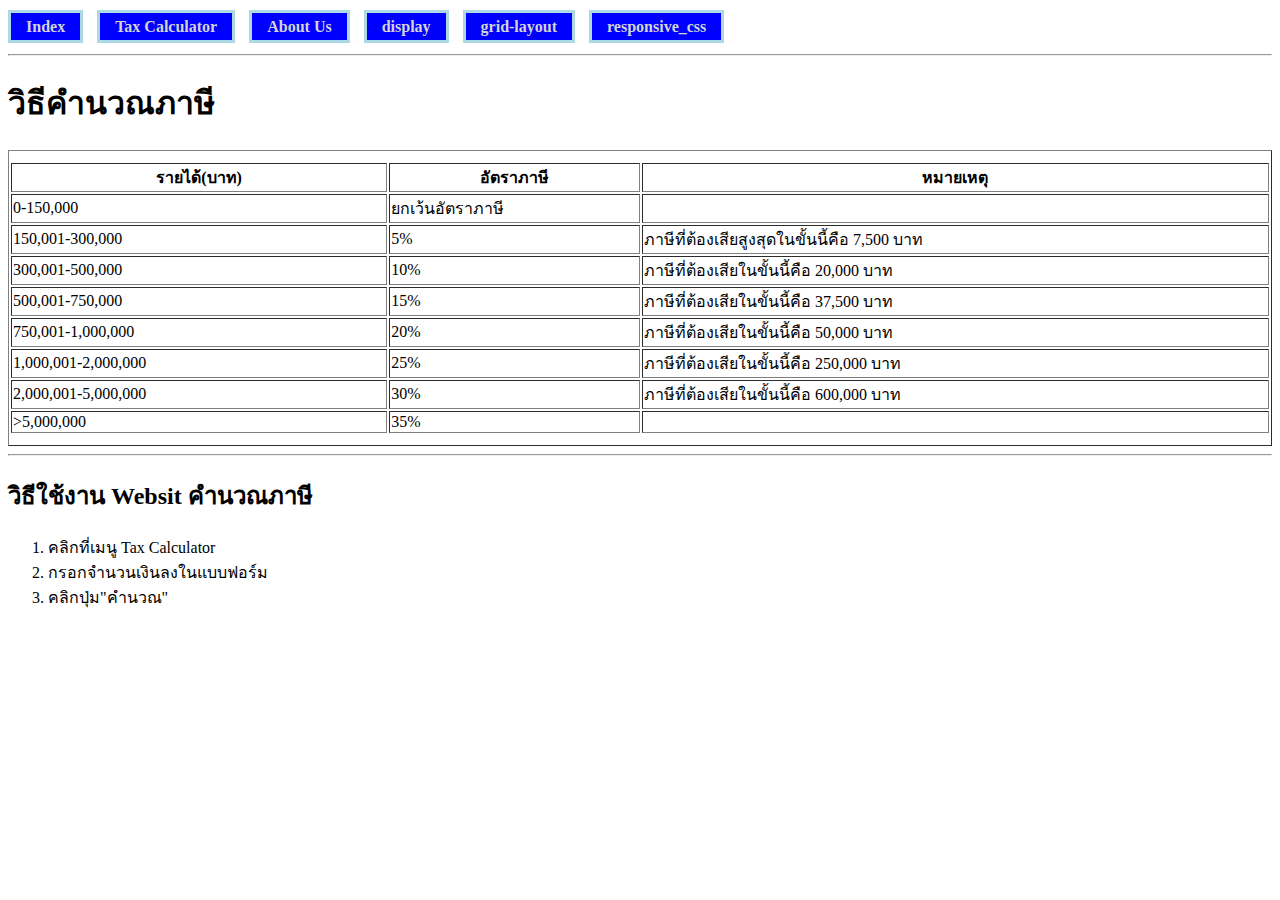
==== index.html @ 09936a7b "vv" ====
<!DOCTYPE html>
<html>
    <head>
        <title>index</title>
        <style>
            .tar a{font-weight: bold; 
                text-decoration: none; 
                color: lightgray;
                background: blue; 
                border: 3px solid lightblue ;
                padding: 5px 15px 5px 15px;
                margin: 0px 10px 0px 0px;
            }
            .tar{padding: 10px 0px 10px 0px;}
            
            /*border-style{dotted,dashed,solid,double,none,hidden}*/
            a:hover{background-color: pink; color: black;}
            .tar2 {background: url("Midoriya.jpg");  
                    background-size:300px ;
                    background-repeat: repeat-x;}
            
        </style>
    </head>
    <body>
        <nav class="tar">
            <a href="index.html">Index</a>
            <a href="tax.html">Tax Calculator</a>
            <a href="aboutus.html">About Us</a>
            <a href="display.html">display</a>
            <a href="grid_layout.html">grid-layout</a>
            <a href="responsive_css.html">responsive_css</a>

        </nav>
        <hr>
        <h1>วิธีคำนวณภาษี</h1>
        <article>
            <table class="tar" border="1"  width="100%">
            <tr>
                <th width="30%">รายได้(บาท)</th>
                <th width="20%">อัตราภาษี</th>
                <th width="50%">หมายเหตุ</th>
            </tr>
            <tr>
                <td>0-150,000</td>
                <td>ยกเว้นอัตราภาษี </td>
                <td></td>
            </tr>
            <tr>
                <td>150,001-300,000</td>
                <td>5%</td>
                <td>ภาษีที่ต้องเสียสูงสุดในขั้นนี้คือ 7,500 บาท</td>
            </tr>
            <tr>
                <td>300,001-500,000</td>
                <td>10%</td>
                <td>ภาษีที่ต้องเสียในขั้นนี้คือ 20,000 บาท</td>
            </tr>
            <tr>
                <td>500,001-750,000</td>
                <td>15%</td>
                <td>ภาษีที่ต้องเสียในขั้นนี้คือ 37,500 บาท</td>
            </tr>
            <tr>
                <td>750,001-1,000,000</td>
                <td>20%</td>
                <td>ภาษีที่ต้องเสียในขั้นนี้คือ 50,000 บาท</td>
            </tr>
            <tr>
                <td>1,000,001-2,000,000</td>
                <td>25%</td>
                <td>ภาษีที่ต้องเสียในขั้นนี้คือ 250,000 บาท</td>
            </tr>
            <tr>
                <td>2,000,001-5,000,000</td>
                <td>30%</td>
                <td>ภาษีที่ต้องเสียในขั้นนี้คือ 600,000 บาท</td>
            </tr>
            <tr>
                <td>>5,000,000</td>
                <td>35%</td>
                <td></td>
            </tr>
        </table>
        </article>
        <hr>
        <h2>วิธีใช้งาน Websit คำนวณภาษี</h2>
        <ol>
            <li>คลิกที่เมนู Tax Calculator</li>
            <li>กรอกจำนวนเงินลงในแบบฟอร์ม</li>
            <li>คลิกปุ่ม"คำนวณ"</li>
        </ol>
        
    </body>
</html>
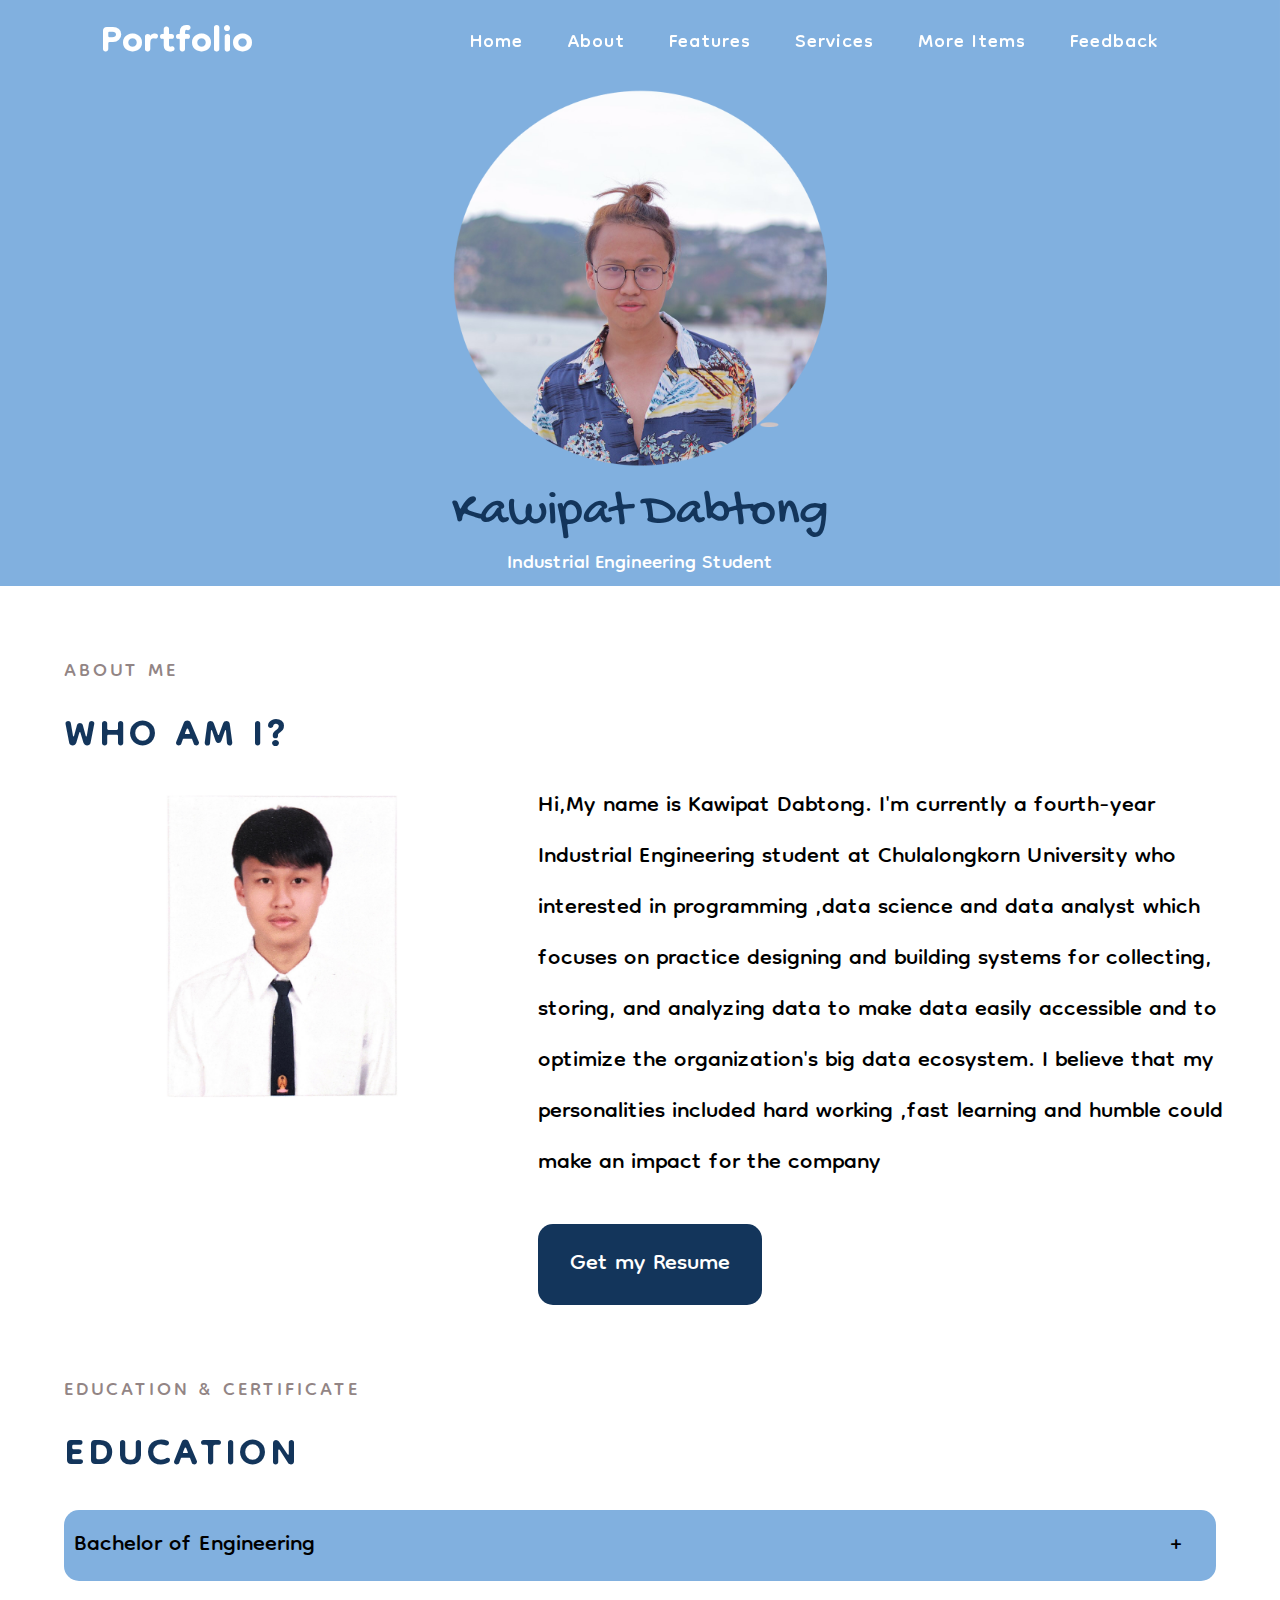
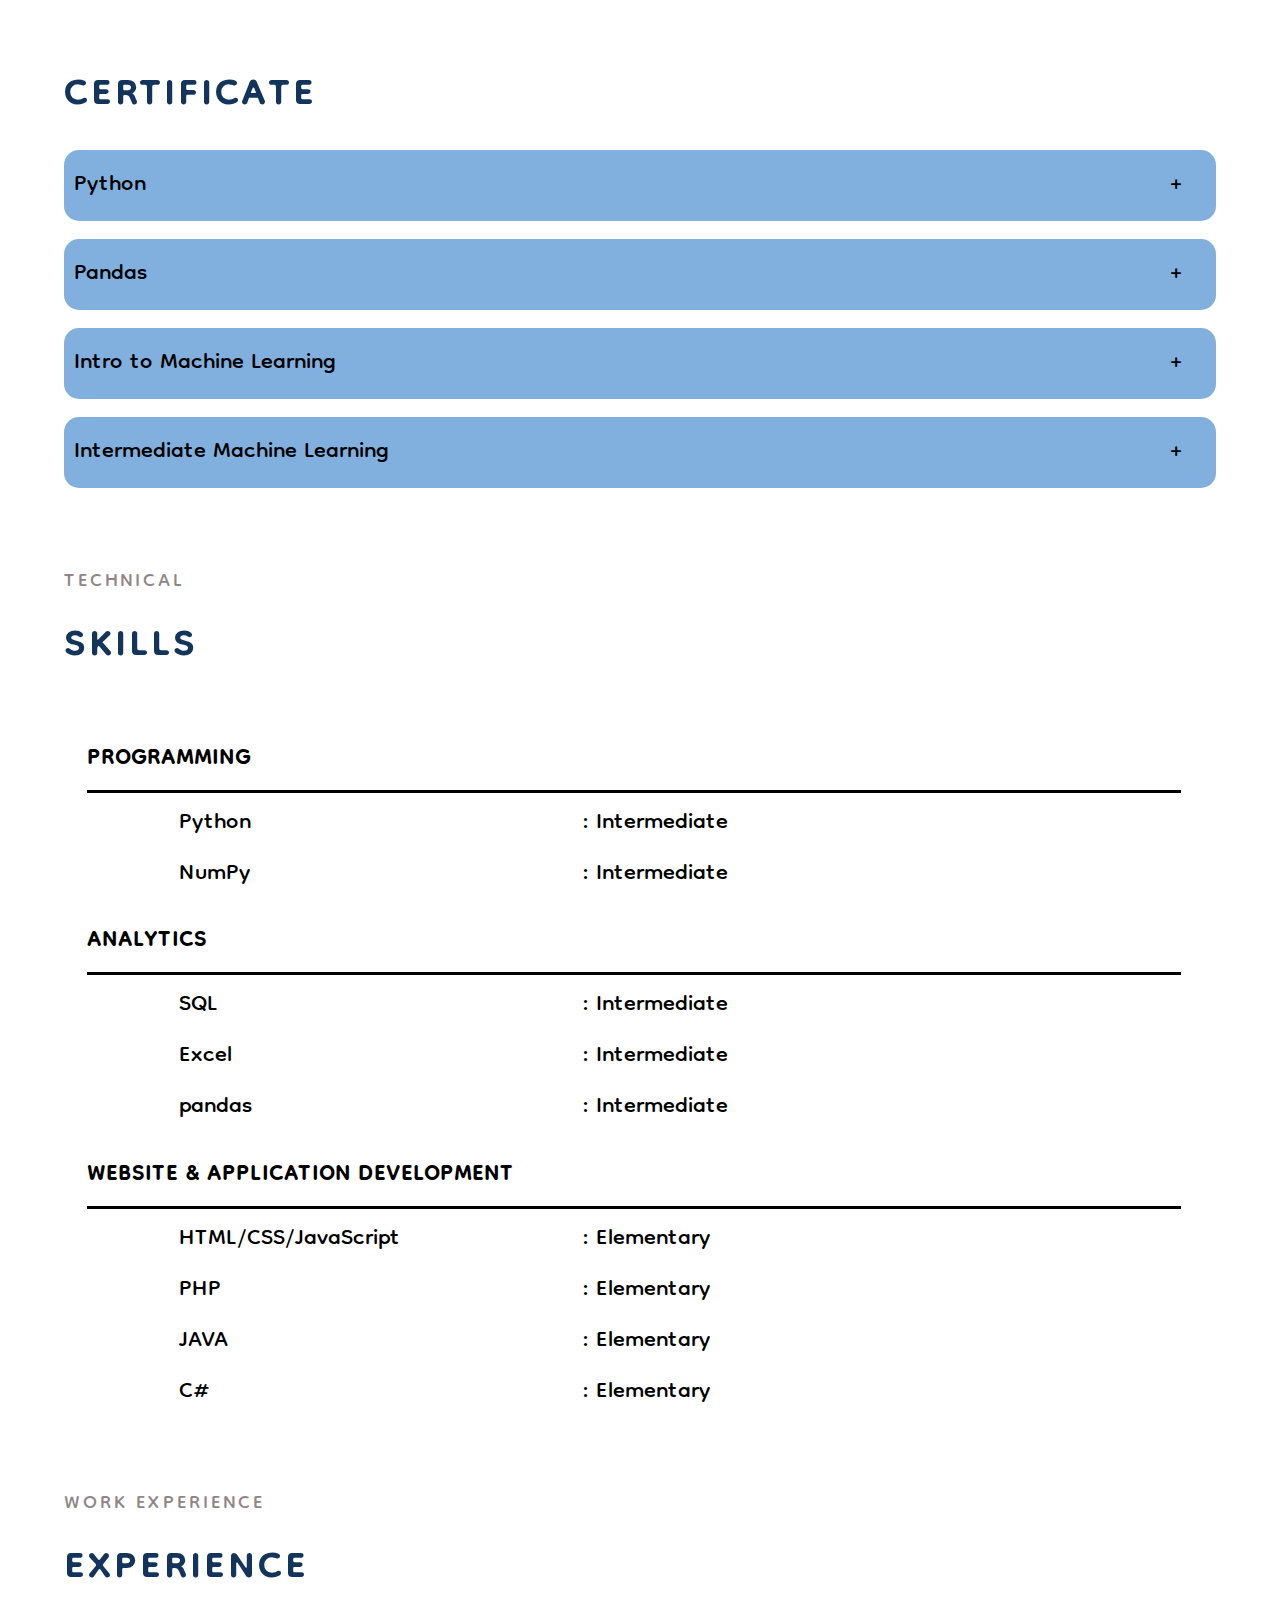
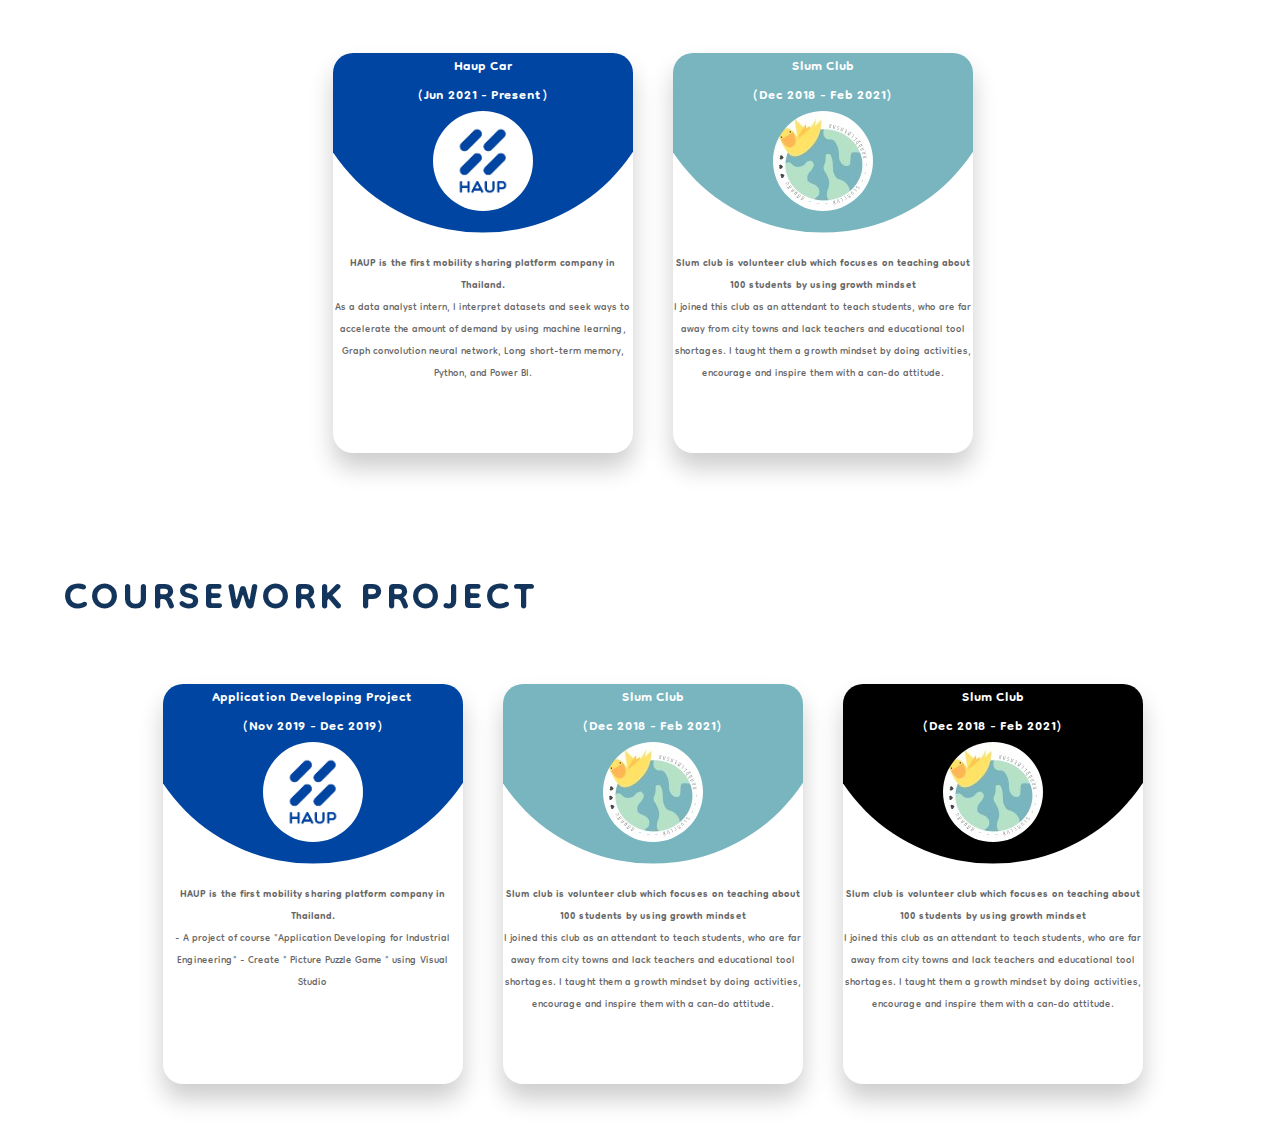
==== commit 335296cb: "kk" ====
--- a/index.html
+++ b/index.html
@@ -1,94 +1,280 @@
 <!DOCTYPE html>
-<html>
-    <head>
-        <title>index</title>
-        <style>
-            .tar a{font-weight: bold; 
-                text-decoration: none; 
-                color: lightgray;
-                background: blue; 
-                border: 3px solid lightblue ;
-                padding: 5px 15px 5px 15px;
-                margin: 0px 10px 0px 0px;
-            }
-            .tar{padding: 10px 0px 10px 0px;}
-            
-            /*border-style{dotted,dashed,solid,double,none,hidden}*/
-            a:hover{background-color: pink; color: black;}
-            .tar2 {background: url("Midoriya.jpg");  
-                    background-size:300px ;
-                    background-repeat: repeat-x;}
-            
-        </style>
-    </head>
-    <body>
-        <nav class="tar">
-            <a href="index.html">Index</a>
-            <a href="tax.html">Tax Calculator</a>
-            <a href="aboutus.html">About Us</a>
-            <a href="display.html">display</a>
-            <a href="grid_layout.html">grid-layout</a>
-            <a href="responsive_css.html">responsive_css</a>
-
-        </nav>
-        <hr>
-        <h1>วิธีคำนวณภาษี</h1>
-        <article>
-            <table class="tar" border="1"  width="100%">
-            <tr>
-                <th width="30%">รายได้(บาท)</th>
-                <th width="20%">อัตราภาษี</th>
-                <th width="50%">หมายเหตุ</th>
-            </tr>
-            <tr>
-                <td>0-150,000</td>
-                <td>ยกเว้นอัตราภาษี </td>
-                <td></td>
-            </tr>
-            <tr>
-                <td>150,001-300,000</td>
-                <td>5%</td>
-                <td>ภาษีที่ต้องเสียสูงสุดในขั้นนี้คือ 7,500 บาท</td>
-            </tr>
-            <tr>
-                <td>300,001-500,000</td>
-                <td>10%</td>
-                <td>ภาษีที่ต้องเสียในขั้นนี้คือ 20,000 บาท</td>
-            </tr>
-            <tr>
-                <td>500,001-750,000</td>
-                <td>15%</td>
-                <td>ภาษีที่ต้องเสียในขั้นนี้คือ 37,500 บาท</td>
-            </tr>
-            <tr>
-                <td>750,001-1,000,000</td>
-                <td>20%</td>
-                <td>ภาษีที่ต้องเสียในขั้นนี้คือ 50,000 บาท</td>
-            </tr>
-            <tr>
-                <td>1,000,001-2,000,000</td>
-                <td>25%</td>
-                <td>ภาษีที่ต้องเสียในขั้นนี้คือ 250,000 บาท</td>
-            </tr>
-            <tr>
-                <td>2,000,001-5,000,000</td>
-                <td>30%</td>
-                <td>ภาษีที่ต้องเสียในขั้นนี้คือ 600,000 บาท</td>
-            </tr>
-            <tr>
-                <td>>5,000,000</td>
-                <td>35%</td>
-                <td></td>
-            </tr>
-        </table>
-        </article>
-        <hr>
-        <h2>วิธีใช้งาน Websit คำนวณภาษี</h2>
-        <ol>
-            <li>คลิกที่เมนู Tax Calculator</li>
-            <li>กรอกจำนวนเงินลงในแบบฟอร์ม</li>
-            <li>คลิกปุ่ม"คำนวณ"</li>
-        </ol>
-        
-    </body>
+<html lang="en">
+
+<head>
+    <meta charset="UTF-8">
+    <meta http-equiv="X-UA-Compatible" content="IE=edge">
+    <meta name="viewport" content="width=device-width, initial-scale=1.0">
+    <!-- Boxicons logo -->
+    <link href='https://unpkg.com/boxicons@2.0.9/css/boxicons.min.css' rel='stylesheet'>
+    <meta name="author" content="Kawipat Dabtong">
+    <title>Portfolio_Kawipat</title>
+    <link rel='stylesheet' type='text/css' href='style/style.css'>
+</head>
+
+<body>
+    <div class="wrapper" id="scroll_top">
+          <div class="content2">
+            <div class="logo"><a href="#">Portfolio</a></div>
+            <input type="checkbox" id="clickk">
+            <label for="clickk" class="menu-btn" >
+                <i class="fas fa-bars" id="btn"></i>
+            </label>
+            <ul class="links">
+              <li><a href="#">Home</a></li>
+              <li><a href="#">About</a></li>
+              <li><a href="#">Features</a></li>
+              <li><a href="#">Services</a></li>
+              <li><a href="#">More Items</a></li>
+              <li><a href="#">Feedback</a></li>
+            </ul>
+            
+        </div>
+    </div>
+    <!-- To do list is to do responsive sidebar menu -->
+    <section id="home">
+            <img src="image/bg.png" alt class="background1">
+        <div class="container1">
+            <div class="profile1">
+                <div class="profile1_pic">
+                    <img src="image/tar.png" alt class="img_pro" >
+                </div>
+                <div class="profile1_cover_text">
+                    <div class="profile1_text">
+                        <span>Kawipat Dabtong</span>
+                        <p>Industrial Engineering Student</p>
+                    </div>
+                </div>
+            </div>
+        </div>
+    </section>
+    <section id="about">
+        <div class="head_sec">
+            <p>about me</p>
+            <h3>WHO AM I?</h3>
+        </div>
+        <!-- about me -->
+        <div class="about_info">
+            <div class="about_img">
+                <img src="image/tar_nisit.jpg" alt="">
+            </div>
+            <div class="about_text"><p> Hi,My name is Kawipat Dabtong. I'm currently a fourth-year Industrial Engineering student at 
+                Chulalongkorn University who interested in programming ,data science and data analyst which focuses 
+                on practice designing and building systems for collecting, storing, and analyzing data to make
+                data easily accessible and to optimize the organization's big data ecosystem. I believe that my
+                personalities included hard working ,fast learning and
+                humble could make an impact for the company</p>
+                <div class="resume_link">
+                    <button type="button" class="button"
+                        onclick="NewTab('https://arjzxc000.github.io/Web%20Portfolio/Resume (16-09-2021).pdf')">Get
+                        my
+                        Resume</button>
+                </div>
+            </div>
+        </div>
+
+    </section>
+    <section id="education">
+        <div class="head_sec">
+            <p>EDUCATION & CERTIFICATE</p>
+            <h3>EDUCATION</h3>
+        </div>
+        <div class="educationBx" >
+            <div class="education_label">Bachelor of Engineering</div> 
+            
+            <div class="education_content">
+                Bachelor of Engineering, Industrial engineering at Chulalongkorn University ,2018 - Present<br>
+                ● GPAX 3.10<br>
+                ● Computer programming ( Python ) Grade B+<br>
+                ● Engineering Statistics I Grade A<br>
+                ● Mostly studied in Statistics , Management and Computer Technology
+            </div>
+        </div>
+
+        <div class="head_sec">
+            <h3>CERTIFICATE</h3>
+        </div>
+        <div class="educationBx">
+            <div class="education_label">Python</div>
+            
+            <div class="education_content">
+                Learn the most important language for data science, such as calling and defining functions, 
+                using booleans, lists, loops, strings, dictionaries and working with external libraries<br><br>
+                source: Kaggle <a
+                    href="https://www.kaggle.com/learn/certification/kawipatdabtong/python"
+                    target="_blank">
+                    Click to see credential</a>
+            </div>
+        </div>
+
+        <div class="educationBx">
+            <div class="education_label">Pandas</div>
+            
+            <div class="education_content">
+                Learn the most important function for data science, such as creating, reading and writing data, 
+                selecting, grouping and sorting, dealing with missing values, renaming and combining<br><br>
+                source: Kaggle <a
+                    href="https://www.kaggle.com/learn/certification/kawipatdabtong/pandas"
+                    target="_blank">
+                    Click to see credential</a>
+            </div>
+        </div>
+
+        <div class="educationBx">
+            <div class="education_label">Intro to Machine Learning</div>
+            
+            <div class="education_content">
+                Learn the core ideas in machine learning, such as how machine learning models work, basic data exploration, 
+                model validation, underfitting, overfitting and random forests<br><br>
+                source: Kaggle <a
+                    href="https://www.kaggle.com/learn/certification/kawipatdabtong/intro-to-machine-learning"
+                    target="_blank">
+                    Click to see credential</a>
+            </div>
+        </div>
+
+        <div class="educationBx">
+            <div class="education_label">Intermediate Machine Learning</div>
+            
+            <div class="education_content">
+                Accelerate machine learning expertise by learning how to handling missing values and categorical variable, 
+                cross-validation, XGBoost(gradient boosting) and data leakage<br><br>
+                source: Kaggle <a
+                    href="https://www.kaggle.com/learn/certification/kawipatdabtong/intermediate-machine-learning"
+                    target="_blank">
+                    Click to see credential</a>
+            </div>
+        </div>
+    </section>
+    <section id="skills">
+        <div class="head_sec">
+            <p>technical</p>
+            <h3>skills</h3>
+        </div>
+        <div class="skills_content">
+            <div class="skills_set">programming</div>
+            <div class="skills_name">
+                Python<br>
+                NumPy
+            </div>
+            <div class="skills_proficiency">
+                : Intermediate<br>
+                : Intermediate
+            </div>
+
+            <div class="skills_set">Analytics</div>
+            <div class="skills_name">
+                SQL<br> 
+                Excel<br>
+                pandas
+            </div>
+            <div class="skills_proficiency">
+                : Intermediate<br>
+                : Intermediate<br>
+                : Intermediate
+            </div>
+            
+            <div class="skills_set">Website & Application Development</div>
+            <div class="skills_name">
+                HTML/CSS/JavaScript<br>
+                PHP<br>
+                JAVA<br>
+                C#
+            </div>
+            <div class="skills_proficiency">
+                : Elementary<br>
+                : Elementary<br>
+                : Elementary<br>
+                : Elementary
+            </div>
+            </div>
+    </section>
+
+    <section id="experience">
+        <div class="head_sec">
+            <p>work experience</p>
+            <h3>EXPERIENCE</h3>
+        </div>
+        <div class="experience_container">
+            <div class="experience_card">
+                <div class="experience_circle">
+                    <h2>Haup Car <br>(Jun 2021 - Present)</h2>
+                    <img src="image/haup_logo.jpg">
+                </div>
+                <div class="experience_content">
+                    <p><strong>HAUP is the first mobility sharing platform company in Thailand.</strong><br>
+                        As a data analyst intern, I interpret datasets and seek ways to accelerate the amount of
+                        demand by using machine learning, Graph convolution neural network, Long short-term
+                        memory, Python, and Power BI.</p>
+                </div>
+            </div>
+            <div class="experience_card">
+                <div class="experience_circle">
+                    <h2>Slum Club <br>(Dec 2018 - Feb 2021)</h2>
+                    <img src="image/slum_club_logo.jpg">
+                </div>
+                <div class="experience_content">
+                    <p><strong>Slum club is volunteer club which focuses on teaching about 100 students by using
+                            growth
+                            mindset</strong><br>
+                        I joined this club as an attendant to teach students, who are far away from city towns
+                        and lack teachers and educational tool shortages. I taught them a growth mindset by
+                        doing activities, encourage and inspire them with a can-do attitude.</p>
+                </div>
+            </div>
+        </div>
+
+        <div class="head_sec">
+            <h3>coursework project</h3>
+        </div>
+        <div class="experience_container">
+            <div class="experience_card">
+                <div class="experience_circle">
+                    <h2>Application Developing Project <br>(Nov 2019 - Dec 2019)</h2>
+                    <img src="image/haup_logo.jpg">
+                </div>
+                <div class="experience_content">
+                    <p><strong>HAUP is the first mobility sharing platform company in Thailand.</strong><br>
+- A project of course "Application Developing for Industrial
+Engineering"
+- Create " Picture Puzzle Game " using Visual Studio</p>
+                </div>
+            </div>
+            <div class="experience_card">
+                <div class="experience_circle">
+                    <h2>Slum Club <br>(Dec 2018 - Feb 2021)</h2>
+                    <img src="image/slum_club_logo.jpg">
+                </div>
+                <div class="experience_content">
+                    <p><strong>Slum club is volunteer club which focuses on teaching about 100 students by using
+                            growth
+                            mindset</strong><br>
+                        I joined this club as an attendant to teach students, who are far away from city towns
+                        and lack teachers and educational tool shortages. I taught them a growth mindset by
+                        doing activities, encourage and inspire them with a can-do attitude.</p>
+                </div>
+            </div>
+            <div class="experience_card">
+                <div class="experience_circle">
+                    <h2>Slum Club <br>(Dec 2018 - Feb 2021)</h2>
+                    <img src="image/slum_club_logo.jpg">
+                </div>
+                <div class="experience_content">
+                    <p><strong>Slum club is volunteer club which focuses on teaching about 100 students by using
+                            growth
+                            mindset</strong><br>
+                        I joined this club as an attendant to teach students, who are far away from city towns
+                        and lack teachers and educational tool shortages. I taught them a growth mindset by
+                        doing activities, encourage and inspire them with a can-do attitude.</p>
+                </div>
+            </div>
+        </div>
+</div>
+</section>
+
+    
+            
+    <script src="style/script.js"></script>
+</body>
+
 </html>--- a/style/style.css
+++ b/style/style.css
@@ -0,0 +1,758 @@
+@import url('https://fonts.googleapis.com/css2?family=Prompt:wght@300&display=swap');
+@import url('https://fonts.googleapis.com/css2?family=Gochi+Hand&display=swap');
+@import url('https://fonts.googleapis.com/css2?family=Dongle:wght@300&display=swap');
+
+*/*{
+    margin: 0px;
+    padding: 0;
+    box-sizing: border-box;
+    font-family: Prompt;
+}*/
+body{
+    position: relative;
+    width: 100%;
+    overflow: scroll;
+}
+
+
+@media screen and (min-width: 1000px){
+    .sidebar.active .logo_content .logo{
+        opacity: 1;
+        pointer-events: none;
+    }
+    .about_text{
+        font-size: smaller;
+    }
+    .home_text h1{
+        z-index: 100;
+        position: absolute;
+        color: white;
+        font-size: 30px;
+        font-weight: bold;
+        width: 100%;
+        /* left: 150px; */
+        left: 50%;
+        top: 40vh;
+        transform: translate(-50%, -50%);
+        letter-spacing: 10px;
+    }
+}
+
+
+
+/* section */
+section{
+    top: 0px;
+    left: 0px;
+    right: 0px;
+    width: 100%;
+    height: auto; /* หลังจากนี้จะไม่สามารใช้แค่ section ได้แล้ว เพราะว่าแต่ละ section จะต้องเปลี่ยนขนาดกันไป*/
+    /* align-items: center; */
+    /* display: flex; */
+    /* justify-content: center; */
+}
+
+.home_text h1{
+    z-index: 100;
+    position: absolute;
+    color: white;
+    font-size: 100px;
+    font-weight: bold;
+    width: 100%;
+    overflow: hidden;
+    /* left: 150px; */
+    left: 50%;
+    top: 40vh;
+    transform: translate(-50%, -50%);
+    letter-spacing: 10px;
+    transition: 0.5s;
+    transform-origin: left;
+}
+.home_text p{
+    z-index: 100;
+    position: absolute;
+    color: white;
+    font-size: 20px;
+    font-weight: bold;
+    width: 100%;
+    /* left: 150px; */
+    left: 50%;
+    top: 65vh;
+    transform: translate(-50%, -50%);
+    letter-spacing: 10px;
+}
+
+@keyframes transitionIn{
+    from{
+        opacity: 0;
+        transform: translateY(-10px);
+    }
+    to{
+        opacity: 0;
+        transform: translateY(0);
+    }
+}
+#home {
+    position: relative!important;
+    padding-top: 80px;
+}
+.background1{
+    position: absolute;
+    width: 100%;
+    height: 100%;
+    left: 0;
+    top: 0;
+    z-index: -1;
+}
+.container1 {
+    width: 100%;
+    padding-right: 15px;
+    padding-left: 15px;
+    margin-right: auto;
+    margin-left: auto;
+}
+.profile1{
+    width: 100%;
+    height: 100%;
+    display: flex;
+    flex-direction: column;
+}
+.profile1_pic,.profile1_text{
+    display: block;
+    width: 100%;
+    text-align: center;
+}
+*, ::after, ::before {
+    box-sizing: border-box;}
+
+.img_pro{
+    vertical-align: middle;
+    max-width: 30%;
+    height: auto;
+}
+.profile1_text {
+    margin-top: 10px;
+}
+.profile1_text span{
+    font-family: 'Gochi Hand', cursive;
+    font-size: 50px;
+    color: #13355b;
+    font-weight: 200;
+}
+.profile1_text p{
+    font-size: 30px;
+    color: white;
+}
+
+
+/* about page */
+
+.head_sec{
+    margin-left: 5%;
+    margin-top: 5%;
+    letter-spacing: 3px;
+}
+.head_sec p{
+    font-size: 30px;
+    text-transform: uppercase;
+    color: #928585;
+}
+.head_sec h3{
+    color: #13355b;
+    font-size: 60px;
+    text-transform: uppercase;
+}
+
+.about_info{
+    position: relative;
+    display: flex;
+    overflow:visible;
+    flex-wrap: wrap;
+}
+.resume_link .button{
+    background-color: #13355b;
+    border: none;
+    color: white;
+    padding: 15px 32px;
+    text-align: center;
+    font-size: 35px;
+    border-radius: 15px;
+    margin-top: 5%;
+    transition: 0.5s;
+    
+}
+.resume_link .button:hover{
+    background-color: #232323;
+    cursor: pointer;
+    border-color: orange;
+    color: orange;
+}
+.about_img{
+    width: 40%;
+    margin-left: 2%;
+    text-align: center;
+}
+.about_img img{
+    max-width: 50%;
+    height: auto;
+    transition: 0.5s;
+}
+.about_img img:hover{
+    transform: scaleY(1.01);
+    transform: scaleX(1.01);
+}
+.about_text{
+    width: 56%;
+    margin-right: 1.3%;
+}
+
+.about_text p{
+    font-family: 'Dongle', sans-serif;
+    font-size: 35px;
+}
+/* education */
+
+.educationBx{
+    position: relative;
+    margin: 10px 5%;
+    display: flex;
+    justify-content:space-between ;
+    flex-wrap: wrap;
+
+}
+.educationBx .education_label{
+    position: relative;
+    padding: 10px;
+    background: #81b0df;
+    border-radius: 15px;
+    color: black;
+    cursor: pointer;
+    font-size: 35px;
+    width: 100%;
+}
+.educationBx.active .education_label{
+    background: #13355b;
+    color: #fff;
+    font-size: 35px;
+}
+
+.educationBx .education_label::after{
+    content: '+';
+    top: 50%;
+    transform: translateY(-50%);
+    font-size: 35px;
+    position: relative;
+    float: right;
+    margin-right: 2%;
+}
+.educationBx.active .education_label::after{
+    content: '-';
+    top: 50%;
+    transform: translateY(-50%);
+    font-size: 35px;
+    position: relative;
+    float: right;
+    margin-right: 2%;
+}
+.educationBx .education_content{
+    position: relative;
+    padding: 4px;
+    height: 0;
+    overflow: hidden;
+    transition: all .5s ease;
+    font-size: 35px;
+    width: 60%;
+}
+.educationBx.active .education_content{
+    height: 300px;
+    margin: 10px 5%;
+    cursor: pointer;
+}
+
+/* contact */
+.text_contact{
+    /* margin-bottom: 10%; */
+    text-align: center;
+    max-width: 100%;
+    max-height: 100%;
+}
+.info_contact_img{
+    width: 40%;
+    float: left;
+    position: relative;
+    align-items: right;
+    text-align: right;
+    font-size: 20px;
+    height: 60px;
+    /* background-color: coral; */
+    font-size: 40px;
+    justify-content: right;
+}
+.info_contact_text{
+    top: 10px;
+    width: 56%;
+    text-align: left;
+    float: right;
+    position: relative;
+    align-items: center;
+    /* background-color: aquamarine; */
+    height: 60px;
+    justify-content: center;
+}
+/* ในส่วนนี้เป็นแค่การปรับขนาดเล็ก ใหญ่ของ logo */
+.banner_of_contact{
+    position: relative;
+    float: left;
+    width: 33.33%;
+    height: 100px;
+    top: 30px;
+}
+.banner_of_contact #facebook_logo{
+    font-size: 100px;
+    text-align: center;
+    align-items: center;
+    color: #0D88F0;
+    transition: 0.5s;
+}
+.banner_of_contact #github_logo{
+    font-size: 100px;
+    color: #161B22;
+    text-align: center;
+    align-items: center;
+    transition: 0.5s;
+}
+.banner_of_contact #linkedin_logo{
+    font-size: 100px;
+    text-align: center;
+    align-items: center;
+    color: #004182;
+    transition: 0.5s;
+}
+.banner_of_contact #facebook_logo:hover{
+    cursor: pointer;
+    opacity: 80%;
+    transform: scale(1.3);
+}
+.banner_of_contact #github_logo:hover{
+    cursor: pointer;
+    opacity: 80%;
+    transform: scale(1.3);
+}
+.banner_of_contact #linkedin_logo:hover{
+    cursor: pointer;
+    opacity: 80%;
+    transform: scale(1.3);
+}
+
+/* skills */
+.skills_content{
+    margin: 2% 5%;
+    display: flex;
+    flex-wrap: wrap;
+}
+.skills_set{
+    max-width: 95%;
+    margin-left: 2%;
+    margin-top: 1%;
+    width: 100%;
+    padding-bottom: 5px;
+    border-bottom: 3px solid black;
+    text-transform: uppercase;
+    padding-top: 5px;
+    font-size: 35px;
+    font-weight:bold;
+}
+.skills_name{
+    padding-top: 5px;
+    width: 45%;
+    float: left;
+    height: auto;
+    position: relative;
+    left: 10%;
+    font-size: 35px;
+}
+.skills_proficiency{
+    padding-top: 5px;
+    width: 55%;
+    float: right;
+    height: auto;
+    position: relative;
+    font-size: 35px;
+}
+/* experience */
+
+.experience_container{
+    position: relative;
+    left: 1%;
+    /* width: 1500px; */
+    padding: 20px;
+    display: flex;
+    justify-content: center;
+    align-items: center;
+    flex-wrap: wrap;
+    overflow:hidden
+}
+.experience_container .experience_card{
+    position: relative;
+    width: 300px;
+    height: 400px;
+    background: #fff;
+    margin: 20px;
+    border-radius: 20px;
+    overflow: hidden;
+    box-shadow: 0 15px 25px rgba(0, 0, 0, 0.2);
+    transition: 0.5s;
+    transform-style: preserve-3d
+}
+.experience_card.is-flipped {
+    transform: rotateY(180deg);
+  }
+.experience_container .experience_card .experience_circle{
+    position: relative;
+    width: 100%;
+    height: 100%;
+    background: #000;
+    clip-path: circle(180px at center 0);
+    text-align: center;
+    backface-visibility: hidden;
+}
+.experience_circle img{
+    max-width: 100px;
+    max-height: 100px;
+    top: 80%;
+    border-radius: 50px;
+}
+
+.experience_container .experience_card .experience_circle h2{
+    color: #fff;
+    font-size: 20px
+}
+.experience_container .experience_card .experience_content{
+    position: absolute;
+    bottom: 10px;
+    top: 50%;
+    text-align: center;
+    margin-bottom: 10%;
+    font-size: 15px;
+    overflow: auto;
+}
+.experience_container .experience_card .experience_content p{
+    color: #666;
+}
+.experience_container .experience_card:hover{
+    transform: scale(1.1);
+}
+.experience_container .experience_card:nth-child(1) .experience_circle{
+    background: #0045A2;
+}
+.experience_container .experience_card:nth-child(2) .experience_circle{
+    background: #78B5BF;
+}
+/* work */
+.work_container{
+    position: relative;
+    top: 0%;
+    left: 0%;
+    width: cal(100%-78px);
+    /* padding: 20px; */
+    display: flex;
+    justify-content: left;
+    align-items: center;
+    flex-wrap: wrap;
+    /* overflow-x:auto; */
+    overflow: auto;
+    height: 90vh;
+}
+.work_image{
+    position: relative;
+    width: 30%;
+    top: 0;
+    height: 40%;
+    margin-top: 0%;
+    margin-left: 2%;
+    border-radius: 20px;
+    transition: 0.5s;
+}
+
+
+.work_image_img{
+    display: block;
+    width: 100%;
+    border-radius: 20px;
+    height: 100%;
+}
+.work_image_overlay{
+    position: absolute;
+    top: 0;
+    left: 0;
+    width: 100%;
+    height: 100%;
+    color: #fff;
+    background: rgba(0, 0, 0, 0.6);
+    display: flex;
+    flex-direction: column;
+    align-items: center;
+    justify-content: center;
+    opacity: 0;
+    transition: 0.5s;
+    border-radius: 20px;
+}
+.work_image:nth-child(1) .work_image_overlay{
+    cursor: pointer;
+    /* cursor: url(CURSOR_URL), auto; */
+}
+.work_image:nth-child(2) .work_image_overlay{
+    cursor: pointer;
+    /* cursor: url(CURSOR_URL), auto; */
+}
+.work_image:nth-child(3) .work_image_overlay{
+    cursor: pointer;
+    /* cursor: url(CURSOR_URL), auto; */
+}
+.work_image_overlay--blur{
+    backdrop-filter: blur(5px);
+}
+.work_image_overlay > *{
+    transform: translateY(20px);
+    transition: 0.25s;
+}
+.work_image_overlay:hover{
+    opacity: 1;
+}
+.work_image_overlay:hover > *{
+    transform: translateY(0);
+}
+.work_image_title{
+    font-size: 2em;
+    font-weight: bold;
+    text-align: center;
+}
+.work_image_description{
+    font-size: medium;
+    margin-top: 5%;
+    text-align: center;
+    
+    overflow-y: auto;
+}
+
+/**/
+@import url('https://fonts.googleapis.com/css2?family=Poppins:wght@200;300;400;500;600;700&display=swap');
+*{
+  margin: 0;
+  padding: 0;
+  box-sizing: border-box;
+  /*text-decoration: none;*/
+  /*font-family: 'Poppins', sans-serif;*/
+  font-family: 'Dongle', sans-serif;
+}
+.wrapper{
+  position: fixed;
+  width: 100%;
+  z-index: 99999;
+}
+.wrapper2{
+    background: #13355b;
+    position: fixed;
+    width: 100%;
+    z-index: 99999;
+  }
+.content2{
+    position: relative;
+    display: flex;
+    max-width: calc(100% - 200px);
+    margin: 0 auto;
+    height: 70px;
+    align-items: center;
+    flex-wrap: wrap;
+    justify-content: space-between;
+}
+.content2 .links{
+  /*margin-left: auto;*/
+  display: flex; 
+  flex-wrap: wrap
+}
+
+.content2 .logo a{
+  color: #fff;
+  font-size: 60px;
+  font-weight: 600;
+  text-decoration: none;
+}
+.content2 .links li{
+  list-style: none;
+  line-height: 70px;
+  margin: 0px 5px;
+}
+.content2 .links li a{
+  color: #fff;
+  font-size: 30px;
+  font-weight: 500;
+  padding: 9px 17px;
+  border-radius: 5px;
+  letter-spacing: 1px;
+  transition: all 0.3s ease;
+  text-decoration: none;
+  border-bottom: 1.5px solid transparent;
+}
+.content2 .menu-btn i{
+    color: white;
+    font-size: 22px;
+    cursor: pointer;
+    display: none;
+}
+/*.content2 .links li a::before{
+    position: absolute;
+    content: '';
+    left: 0;
+    bottom: 0;
+    height: 3px;
+    width: 100%;
+    background: white;
+    transform: scaleX(0);
+    transform-origin: right;
+    transition: transform .4s linear;
+  }
+
+  .content2 .links li a:hover:before{
+    transform: scaleX(1);
+    transform-origin: left;
+  }*/
+
+.content2 .links li a:hover{
+    /*background: #323c4e;*/
+    border-color: orange;
+    color: orange;
+  }
+
+
+input[type="checkbox"]{
+  display: none;
+}
+
+/* Dropdown Menu code start */
+.content2 .links ul{
+  position: absolute;
+  background: #171c24;
+  top: 80px;
+  z-index: -1;
+  opacity: 0;
+  visibility: hidden;
+}
+.content2 .links li:hover > ul{
+  top: 70px;
+  opacity: 1;
+  visibility: visible;
+  transition: all 0.3s ease;
+}
+.content2 .links ul li a{
+  display: block;
+  width: 100%;
+  line-height: 30px;
+  border-radius: 0px!important;
+}
+.content2 .links ul ul{
+  position: absolute;
+  top: 0;
+  right: calc(-100% + 8px);
+}
+.content2 .links ul li{
+  position: relative;
+}
+.content2 .links ul li:hover ul{
+  top: 0;
+}
+
+
+
+#checksss{
+    display: none;
+}
+/* Responsive code start */
+@media screen and (max-width: 1250px){
+  nav .content2 .links{
+    margin-left: 30px;
+  }
+  .content2 .links li a{
+    padding: 8px 13px;
+  }
+
+  .content2 {
+    max-width: calc(100% - 50px);
+  }
+
+}
+
+@media screen and (max-width: 900px){
+  
+  nav #show-menu:checked ~ .content2 .links{
+    left: 0%;
+  }
+  .content2 .links li a{
+      font-size: 15px;
+  }
+  .content2 .links li a.desktop-link{
+    display: none;
+  }
+
+  /* dropdown responsive code start */
+ 
+}
+@media screen and (max-width: 820px){
+    .content2 .menu-btn i{
+        display: block;
+    }
+    .content2 .links{
+        position: fixed;
+        height: 100vh;
+        width: 100%;
+        background: #323c4e;
+        top: 70px;
+        left: -100%;
+        text-align: center;
+        display: block;
+        flex-direction: column;
+        transition: all .5s ease;
+    }
+    .content2 .links li{
+        width: 100%;
+        margin: 40px 0px;
+    }
+
+    .content2 .links li a{
+        width: 100%;
+        margin-left: -100%;
+        display: block;
+        font-size: 20px;
+        transition: 0.6s cubic-bezier(0.6, -0.28, 0.735, 0.045);
+    }
+
+    #clickk:checked~.menu-btn i::before{
+        content: '\f00d';
+    }
+    #clickk:checked~.links li a{
+        margin-left: 0px;
+    }
+    #clickk:checked~.links {
+        left: 0px;
+    }
+
+
+
+@media screen and (max-width: 400px){
+  .wrapper nav{
+    padding: 0 10px;
+  }
+  .content2 .logo a{
+    font-size: 27px;
+  }
+  .wrapper .search-box{
+    max-width: calc(100% - 70px);
+  }
+  .wrapper .search-box .go-icon{
+    width: 30px;
+    right: 0;
+  }
+  .wrapper .search-box input{
+    padding-right: 30px;
+  }
+}}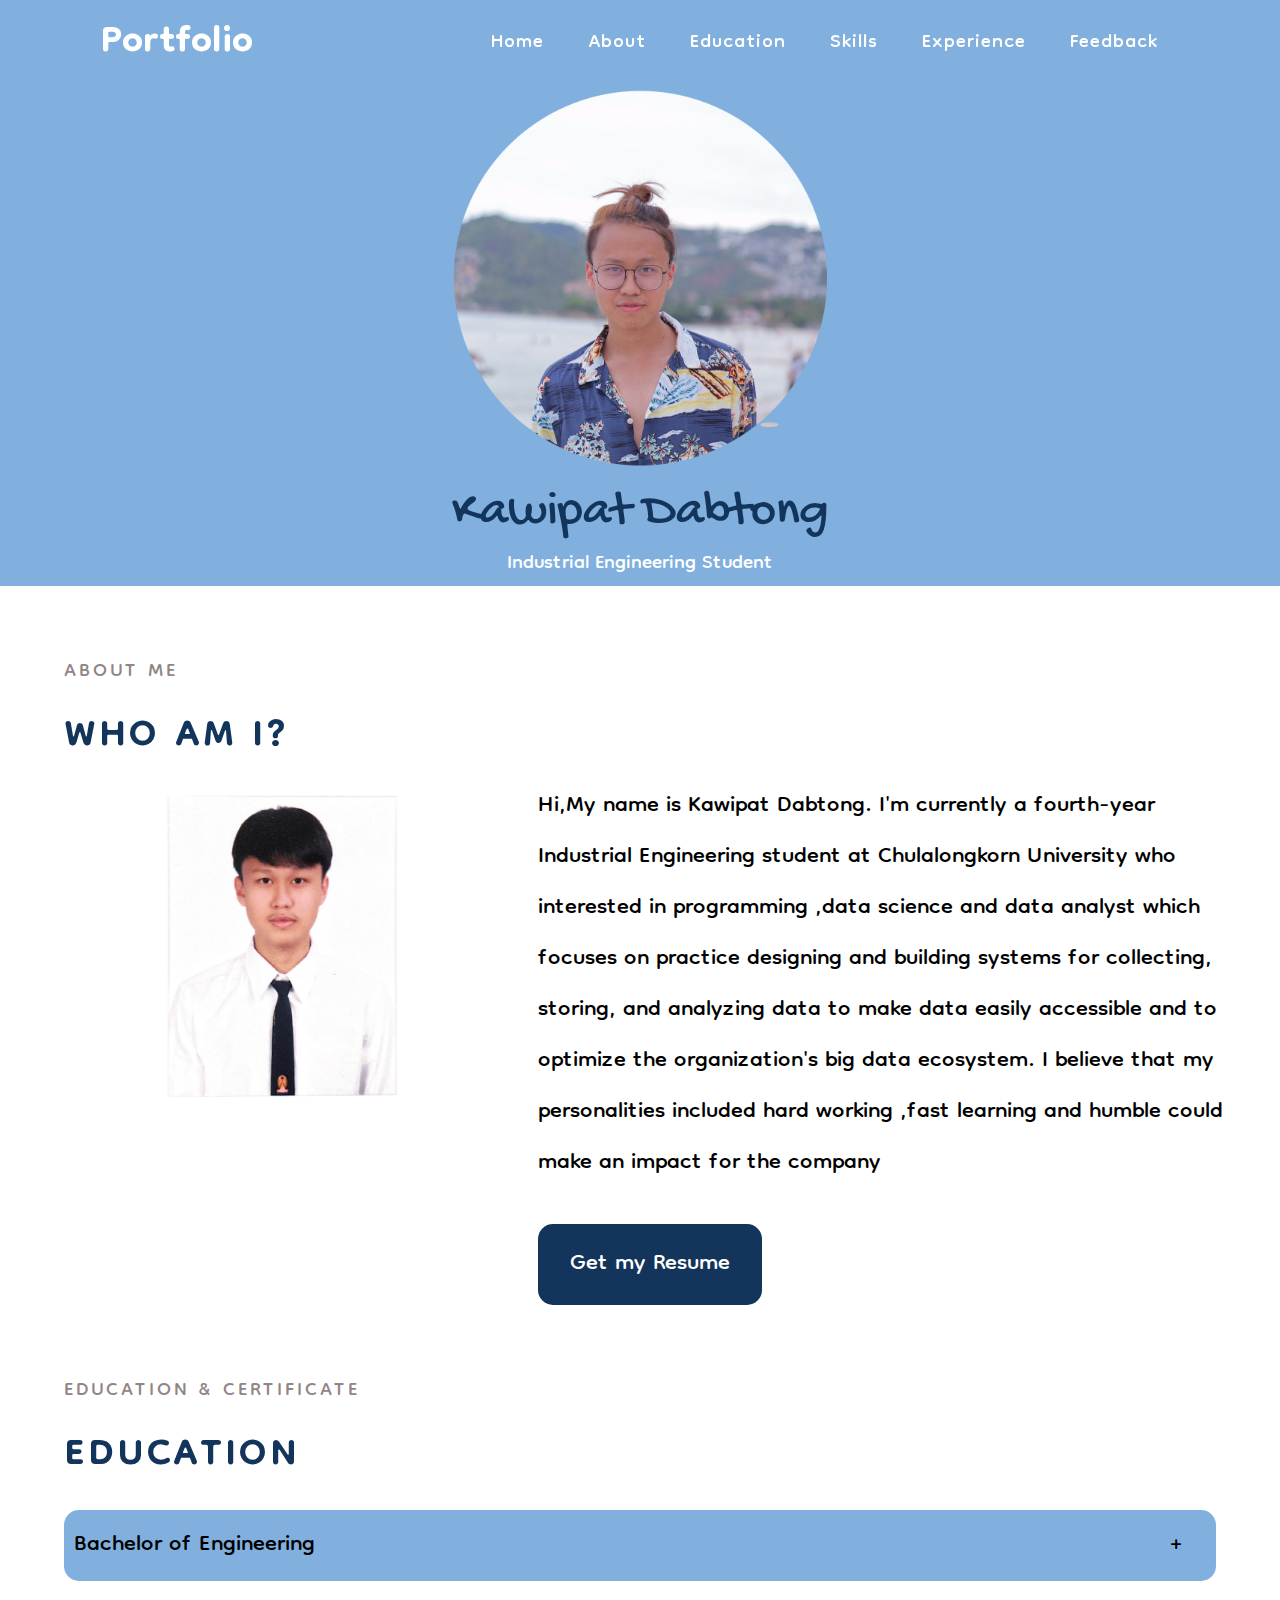
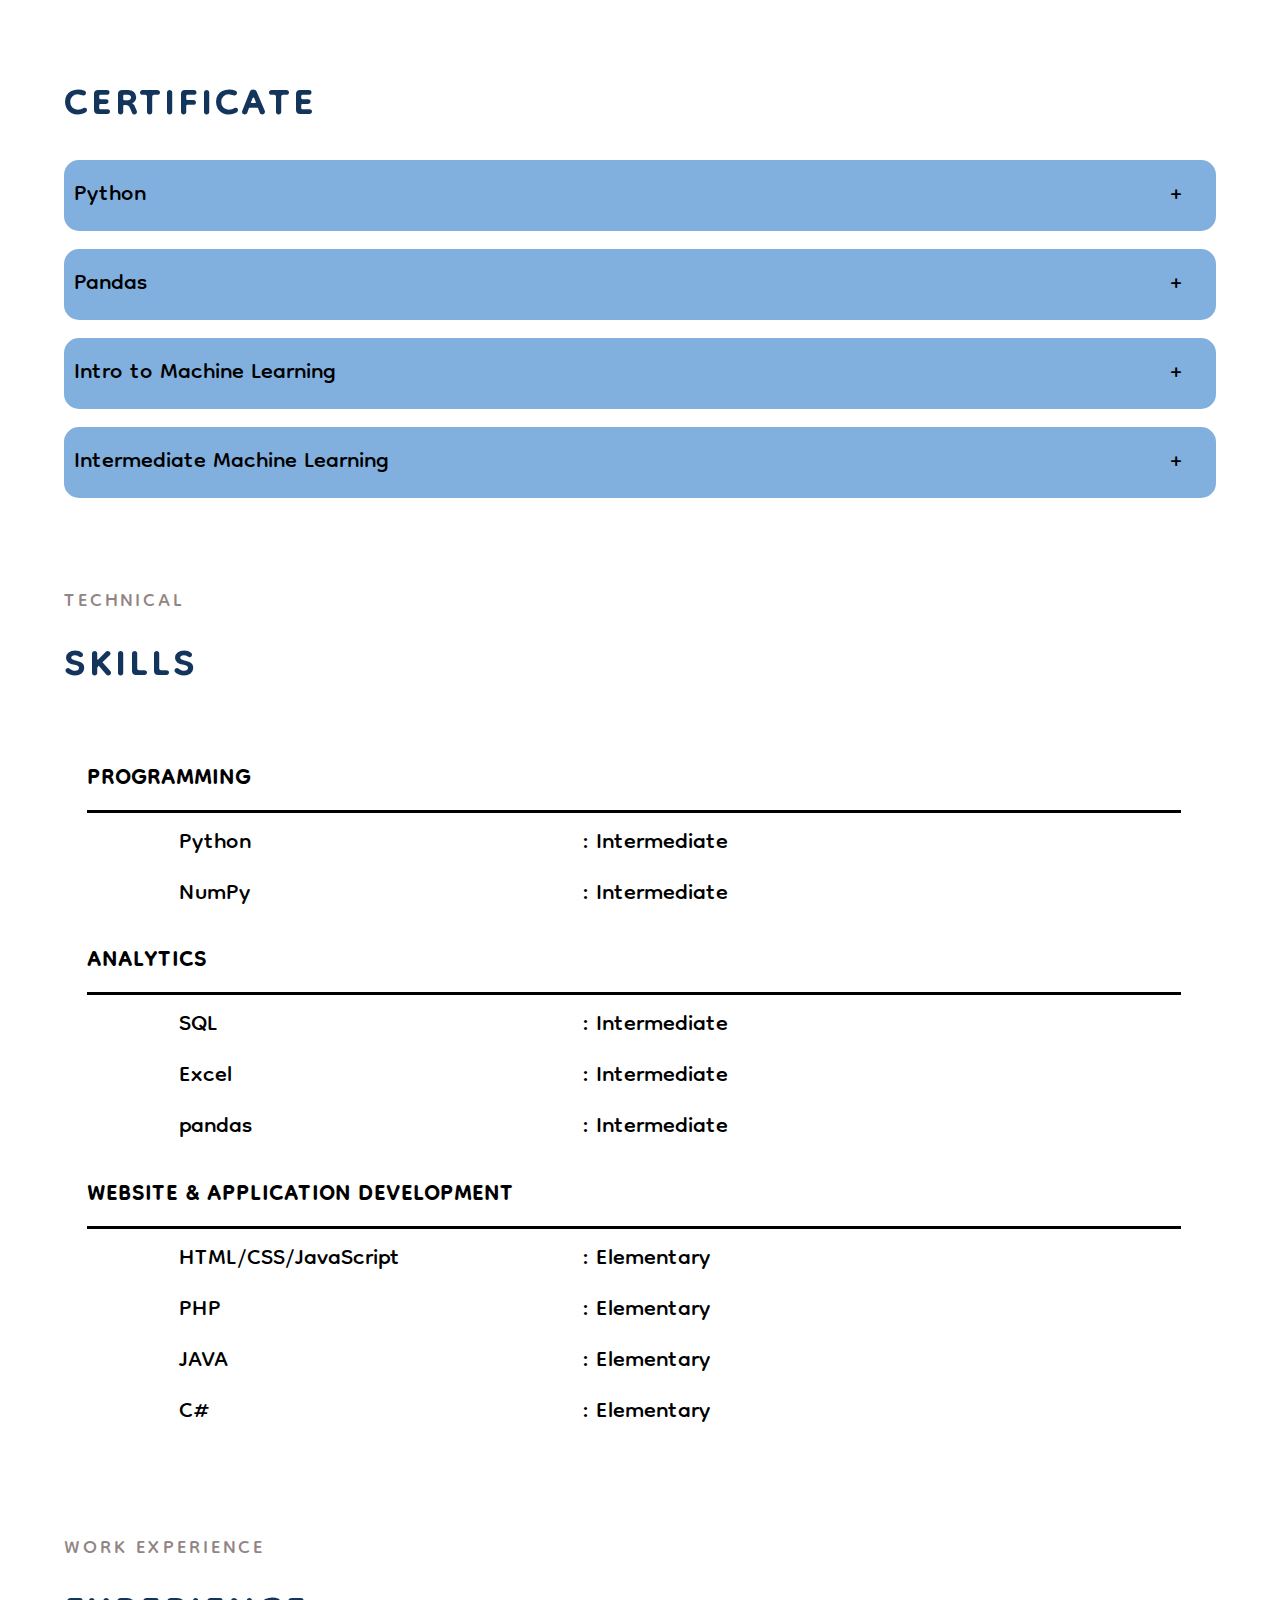
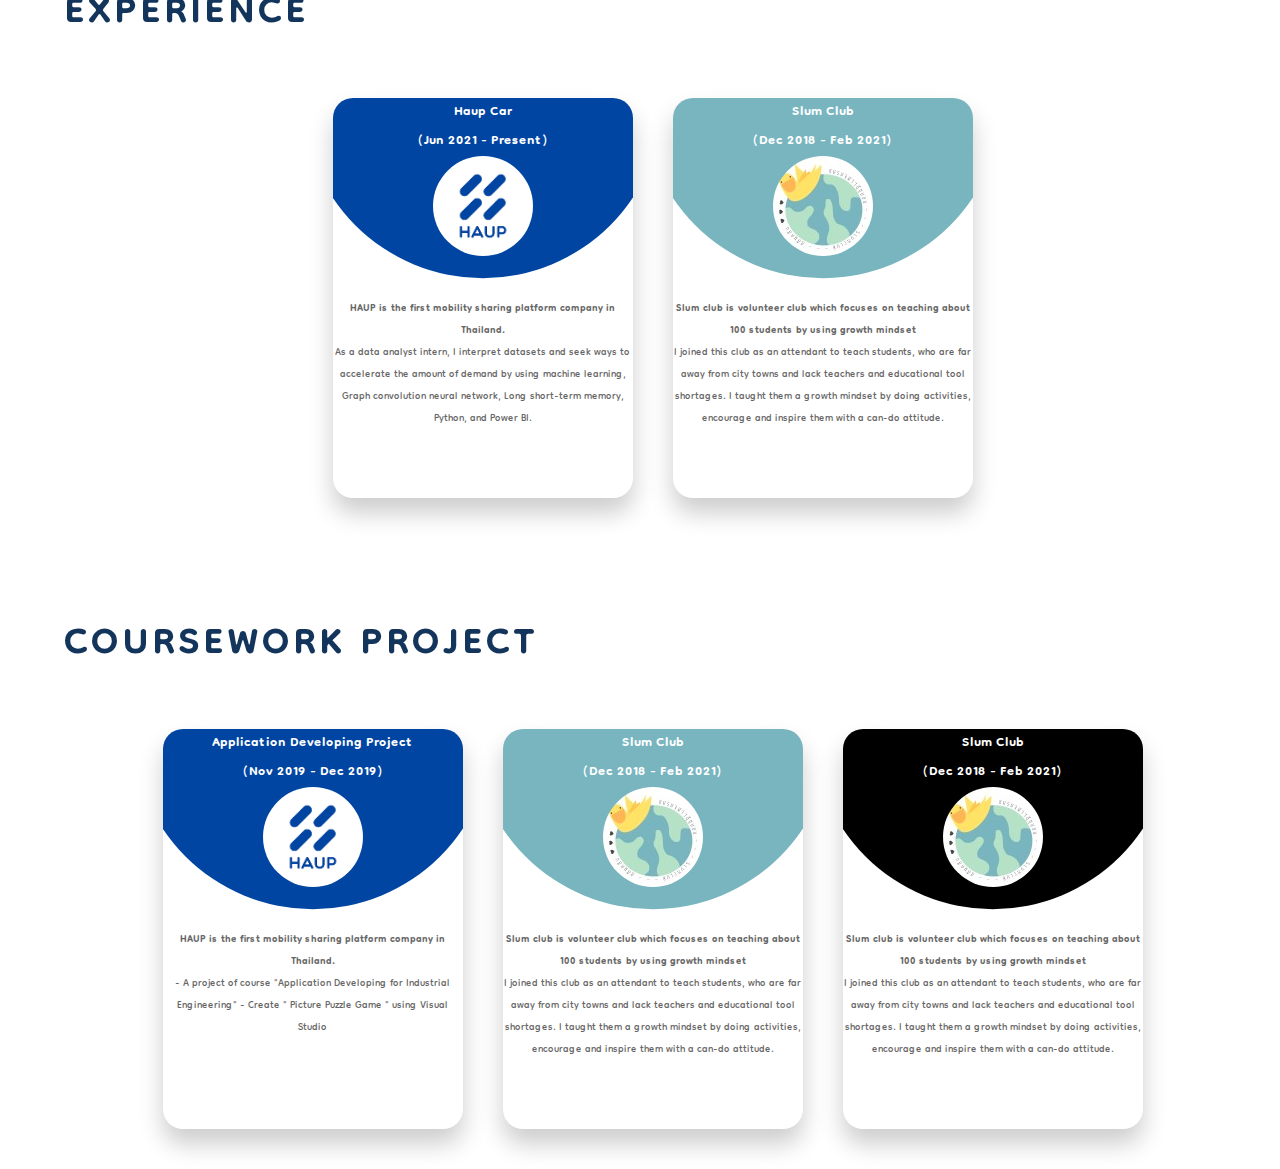
==== commit 034c520e: "Add files via upload" ====
--- a/index.html
+++ b/index.html
@@ -22,10 +22,10 @@
             </label>
             <ul class="links">
               <li><a href="#">Home</a></li>
-              <li><a href="#">About</a></li>
-              <li><a href="#">Features</a></li>
-              <li><a href="#">Services</a></li>
-              <li><a href="#">More Items</a></li>
+              <li><a href="#about">About</a></li>
+              <li><a href="#education">Education</a></li>
+              <li><a href="#skills">Skills</a></li>
+              <li><a href="#experience">Experience</a></li>
               <li><a href="#">Feedback</a></li>
             </ul>
             
--- a/style/style.css
+++ b/style/style.css
@@ -149,7 +149,7 @@
 
 .head_sec{
     margin-left: 5%;
-    margin-top: 5%;
+    padding-top: 5%;
     letter-spacing: 3px;
 }
 .head_sec p{
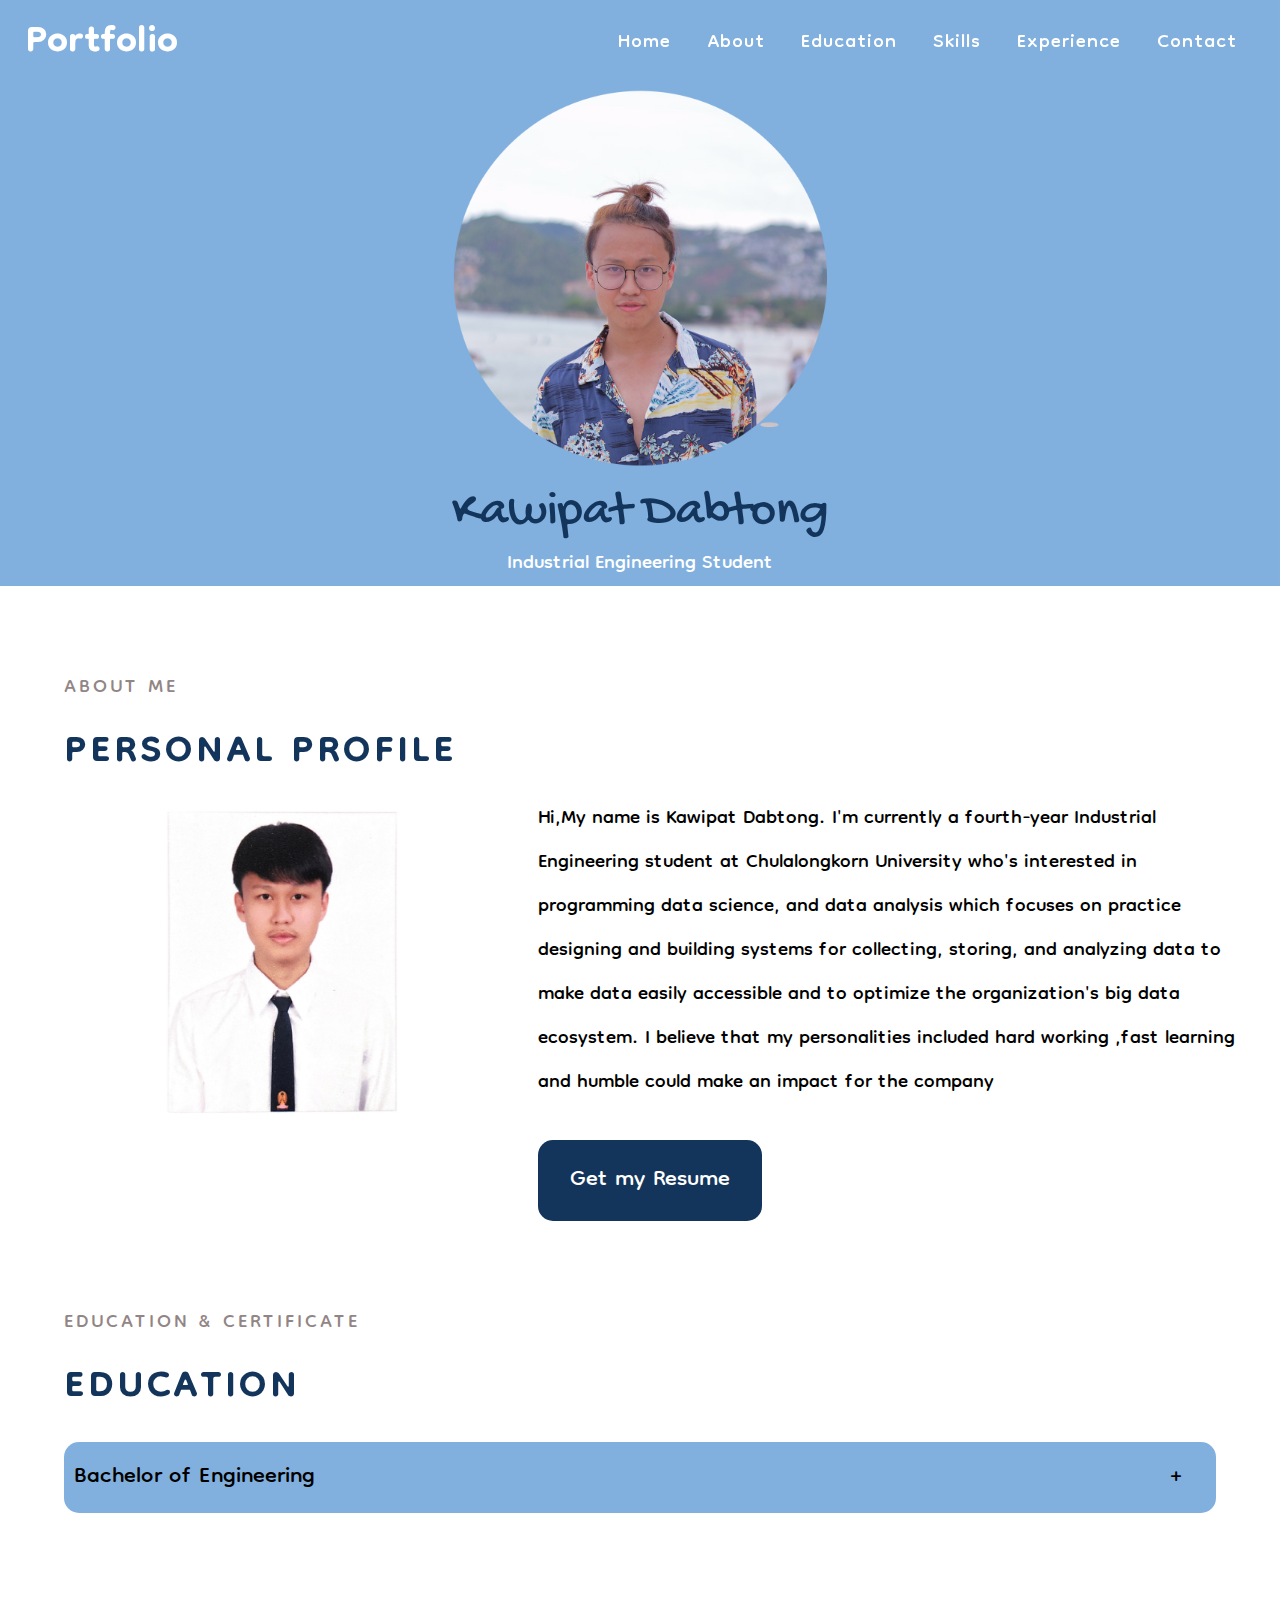
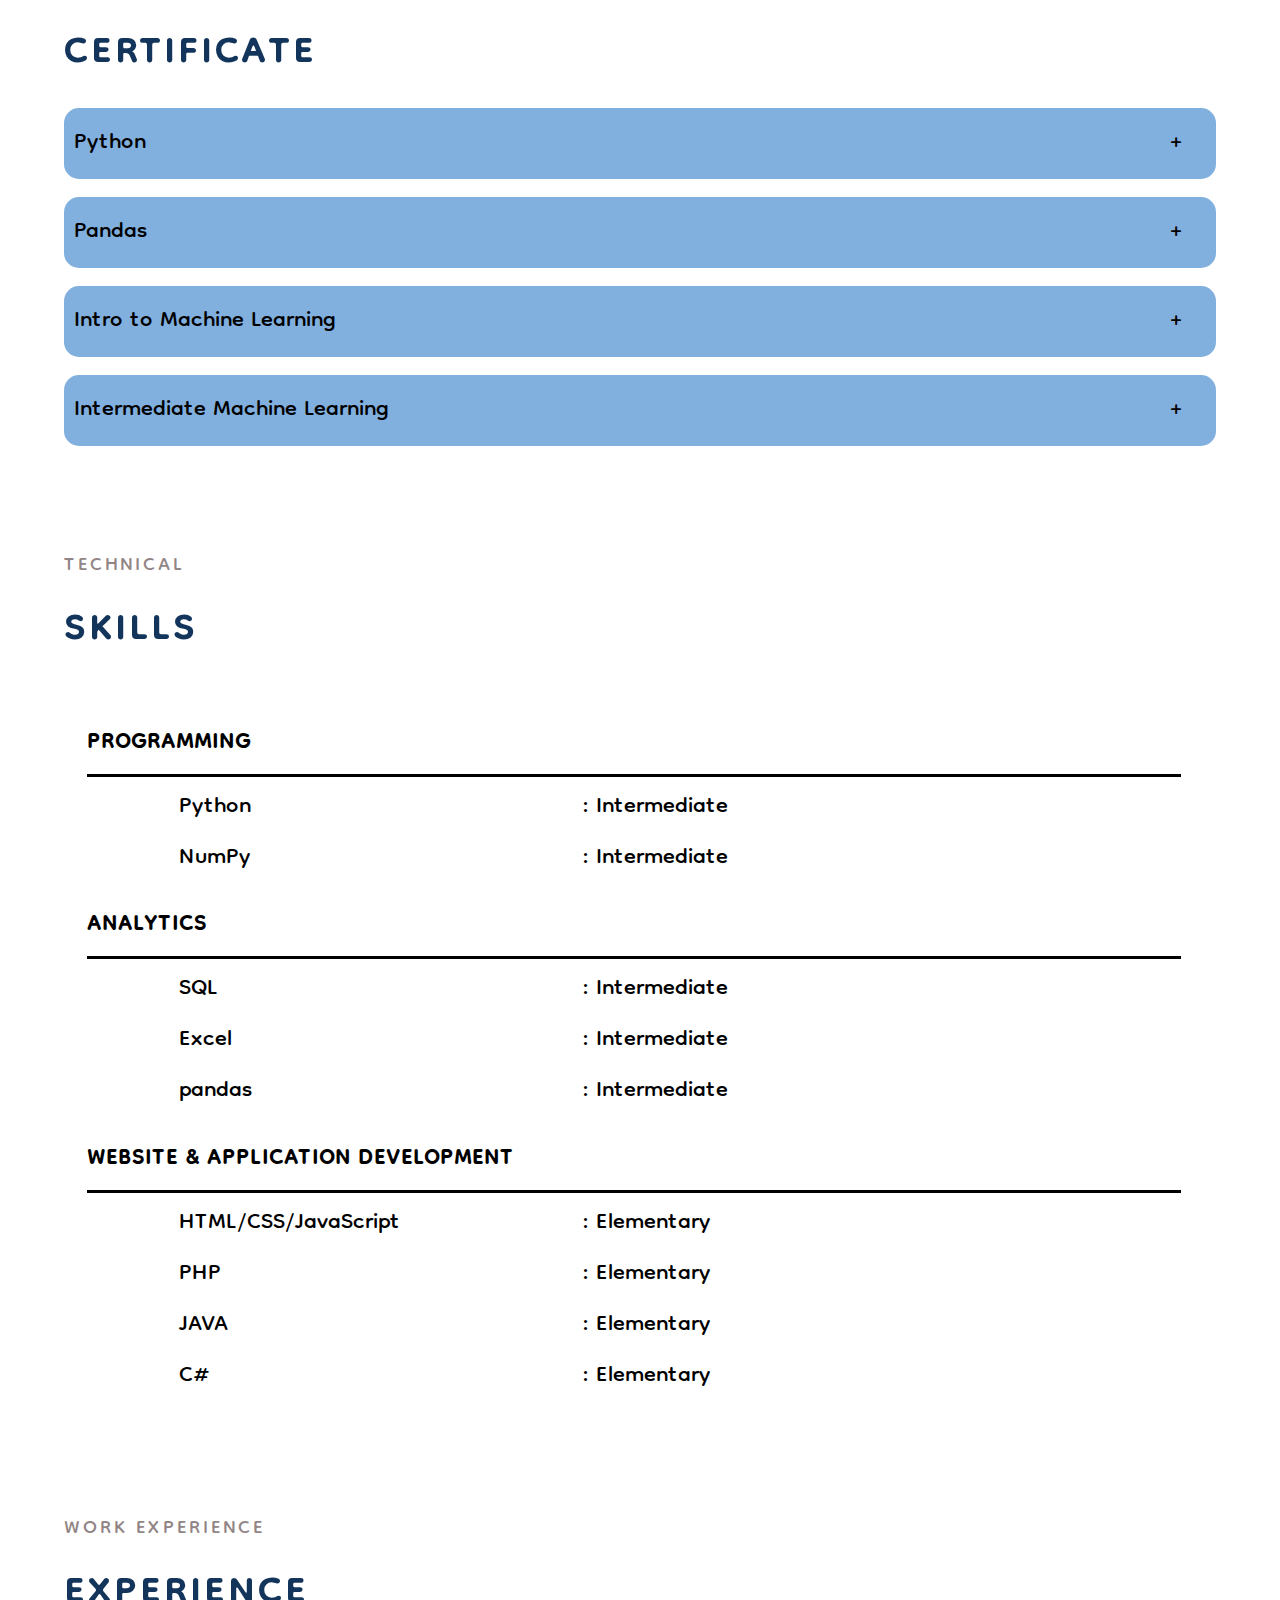
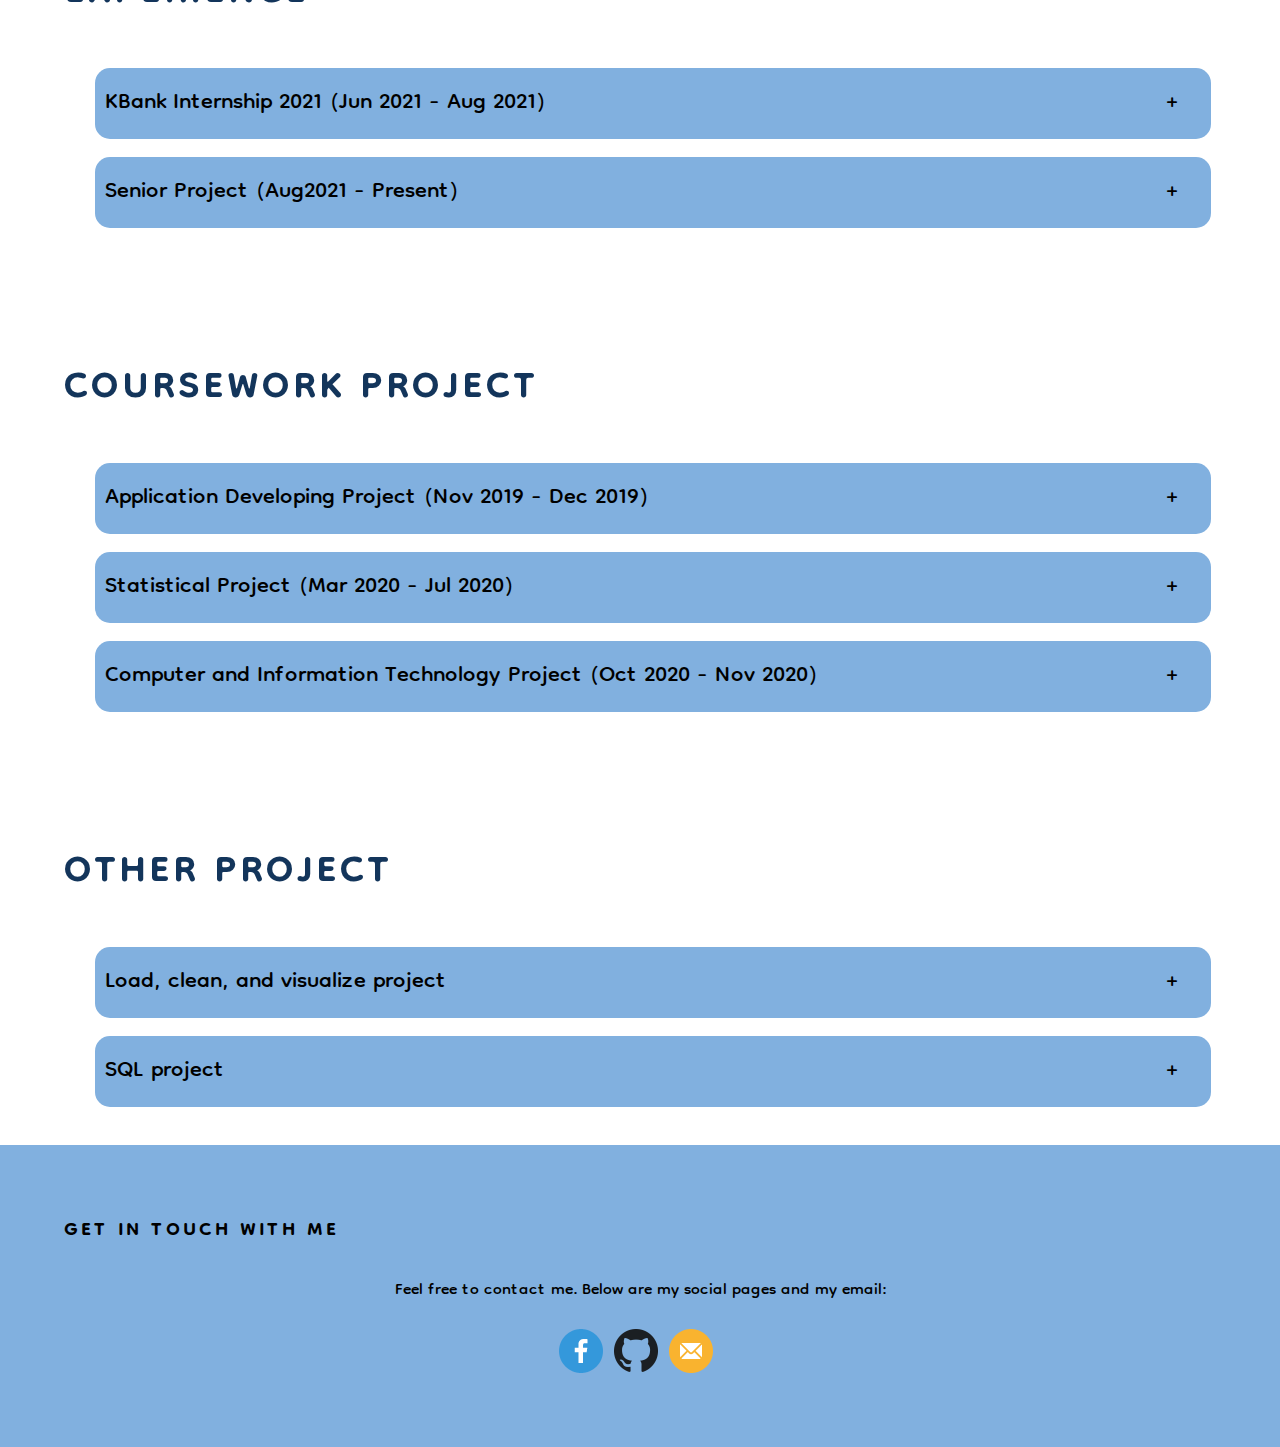
==== commit a4936af4: "Add files via upload" ====
--- a/index.html
+++ b/index.html
@@ -21,12 +21,12 @@
                 <i class="fas fa-bars" id="btn"></i>
             </label>
             <ul class="links">
-              <li><a href="#">Home</a></li>
-              <li><a href="#about">About</a></li>
-              <li><a href="#education">Education</a></li>
-              <li><a href="#skills">Skills</a></li>
-              <li><a href="#experience">Experience</a></li>
-              <li><a href="#">Feedback</a></li>
+              <li><a onclick="SmoothVerticalScrolling(document.getElementById('home'), 300)">Home</a></li>
+              <li><a onclick="SmoothVerticalScrolling(document.getElementById('about'), 300)">About</a></li>
+              <li><a onclick="SmoothVerticalScrolling(document.getElementById('education'), 300)">Education</a></li>
+              <li><a onclick="SmoothVerticalScrolling(document.getElementById('skills'), 300)">Skills</a></li>
+              <li><a onclick="SmoothVerticalScrolling(document.getElementById('experience'), 300)">Experience</a></li>
+              <li><a onclick="SmoothVerticalScrolling(document.getElementById('contact'),300)">Contact</a></li>
             </ul>
             
         </div>
@@ -51,7 +51,7 @@
     <section id="about">
         <div class="head_sec">
             <p>about me</p>
-            <h3>WHO AM I?</h3>
+            <h3>PERSONAL PROFILE</h3>
         </div>
         <!-- about me -->
         <div class="about_info">
@@ -59,14 +59,14 @@
                 <img src="image/tar_nisit.jpg" alt="">
             </div>
             <div class="about_text"><p> Hi,My name is Kawipat Dabtong. I'm currently a fourth-year Industrial Engineering student at 
-                Chulalongkorn University who interested in programming ,data science and data analyst which focuses 
+                Chulalongkorn University who's interested in programming data science, and data analysis which focuses 
                 on practice designing and building systems for collecting, storing, and analyzing data to make
                 data easily accessible and to optimize the organization's big data ecosystem. I believe that my
                 personalities included hard working ,fast learning and
                 humble could make an impact for the company</p>
                 <div class="resume_link">
                     <button type="button" class="button"
-                        onclick="NewTab('https://arjzxc000.github.io/Web%20Portfolio/Resume (16-09-2021).pdf')">Get
+                        onclick="NewTab('https://kawipat11.github.io/Resume_Kawipat.pdf')">Get
                         my
                         Resume</button>
                 </div>
@@ -196,30 +196,22 @@
             <h3>EXPERIENCE</h3>
         </div>
         <div class="experience_container">
-            <div class="experience_card">
-                <div class="experience_circle">
-                    <h2>Haup Car <br>(Jun 2021 - Present)</h2>
-                    <img src="image/haup_logo.jpg">
-                </div>
-                <div class="experience_content">
-                    <p><strong>HAUP is the first mobility sharing platform company in Thailand.</strong><br>
-                        As a data analyst intern, I interpret datasets and seek ways to accelerate the amount of
-                        demand by using machine learning, Graph convolution neural network, Long short-term
-                        memory, Python, and Power BI.</p>
-                </div>
-            </div>
-            <div class="experience_card">
-                <div class="experience_circle">
-                    <h2>Slum Club <br>(Dec 2018 - Feb 2021)</h2>
-                    <img src="image/slum_club_logo.jpg">
-                </div>
-                <div class="experience_content">
-                    <p><strong>Slum club is volunteer club which focuses on teaching about 100 students by using
-                            growth
-                            mindset</strong><br>
-                        I joined this club as an attendant to teach students, who are far away from city towns
-                        and lack teachers and educational tool shortages. I taught them a growth mindset by
-                        doing activities, encourage and inspire them with a can-do attitude.</p>
+            <div class="educationBx">
+                <div class="education_label">KBank Internship 2021 (Jun 2021 - Aug 2021)</div>
+                
+                <div class="education_content">
+                    <strong>KBank is among Thailand’s largest banks</strong><br>
+                        As a kbank intern, I was involved in the development of chatbots to help the call center staff in answering customer questions, 
+                        by which I take part in designing the functionality of the chatbot then bring the information obtained to configure in the bank's chatbot system.<br><br>
+                </div>
+            </div>
+            <div class="educationBx">
+                <div class="education_label">Senior Project (Aug2021 - Present)</div>
+                
+                <div class="education_content">
+                    <strong>Senior project  of the bachelor's degree under the topic of 'Development of smartwatches platform for hospital use'</strong>
+                        <br>I developed a platform that is responsible for the transmission of biometric data 
+                        measured from the smartwatch between the patients who use the smartwatch and the hospital by using Kotlin and JAVA.<br><br>
                 </div>
             </div>
         </div>
@@ -228,51 +220,95 @@
             <h3>coursework project</h3>
         </div>
         <div class="experience_container">
-            <div class="experience_card">
-                <div class="experience_circle">
-                    <h2>Application Developing Project <br>(Nov 2019 - Dec 2019)</h2>
-                    <img src="image/haup_logo.jpg">
-                </div>
-                <div class="experience_content">
-                    <p><strong>HAUP is the first mobility sharing platform company in Thailand.</strong><br>
-- A project of course "Application Developing for Industrial
-Engineering"
-- Create " Picture Puzzle Game " using Visual Studio</p>
-                </div>
-            </div>
-            <div class="experience_card">
-                <div class="experience_circle">
-                    <h2>Slum Club <br>(Dec 2018 - Feb 2021)</h2>
-                    <img src="image/slum_club_logo.jpg">
-                </div>
-                <div class="experience_content">
-                    <p><strong>Slum club is volunteer club which focuses on teaching about 100 students by using
-                            growth
-                            mindset</strong><br>
-                        I joined this club as an attendant to teach students, who are far away from city towns
-                        and lack teachers and educational tool shortages. I taught them a growth mindset by
-                        doing activities, encourage and inspire them with a can-do attitude.</p>
-                </div>
-            </div>
-            <div class="experience_card">
-                <div class="experience_circle">
-                    <h2>Slum Club <br>(Dec 2018 - Feb 2021)</h2>
-                    <img src="image/slum_club_logo.jpg">
-                </div>
-                <div class="experience_content">
-                    <p><strong>Slum club is volunteer club which focuses on teaching about 100 students by using
-                            growth
-                            mindset</strong><br>
-                        I joined this club as an attendant to teach students, who are far away from city towns
-                        and lack teachers and educational tool shortages. I taught them a growth mindset by
-                        doing activities, encourage and inspire them with a can-do attitude.</p>
-                </div>
-            </div>
-        </div>
-</div>
-</section>
-
-    
+            <div class="educationBx">
+                <div class="education_label">Application Developing Project (Nov 2019 - Dec 2019)</div>
+                
+                <div class="education_content">
+                    <strong>A project of course "Application Developing for Industrial
+                        Engineering</strong>
+                    <br>- Create " Picture Puzzle Game " using C#<br>
+                    <a
+                    href="https://github.com/Kawipat11/Picture-Puzzle-Game"
+                    target="_blank">
+                    Click to see on github</a><br>
+                </div>
+            </div>
+            <div class="educationBx">
+                <div class="education_label">Statistical Project (Mar 2020 - Jul 2020)</div>
+                
+                <div class="education_content">
+                    <strong>A project of course "Engineering Statistics 2"</strong>
+                    <br>- Study Differences in the return on investment of each asset class
+                            using ANOVA<br><br>
+                </div>
+            </div>
+            <div class="educationBx">
+                <div class="education_label">Computer and Information Technology Project (Oct 2020 - Nov 2020)</div>
+                
+                <div class="education_content">
+                    <strong>A project of course "Computer and Information Technology "
+                    </strong>
+                    <br>Create and develop a dormitory website by using HTML,PHP and SQL<br>
+                    <a
+                    href="https://github.com/Kawipat11/dormitory-web_arj-gon-tar"
+                    target="_blank">
+                    Click to see on github</a><br>
+                </div>
+            </div>
+        </div>
+
+        <div class="head_sec">
+            <h3>other project</h3>
+        </div>
+        <div class="experience_container">
+            <div class="educationBx">
+                <div class="education_label">Load, clean, and visualize project </div>
+                
+                <div class="education_content">
+                    load,clean and visualize Android app market data on datacamp project
+                    using python , pandas<br>
+                    <a
+                    href="https://github.com/Kawipat11/Project-The-Android-App-Market-on-Google-Play"
+                    target="_blank">
+                    Click to see on github</a><br>
+                </div>
+            </div>
+            <div class="educationBx">
+                <div class="education_label"> SQL project</div>
+                
+                <div class="education_content">
+                    clean and process data  from postgre sql table about a record of the articles published in the newspaper.<br>
+                    <a
+                    href="https://github.com/Kawipat11/Online-News_-SQL-Certification/blob/main/notebook.ipynb"
+                    target="_blank">
+                    Click to see on github</a><br>
+                </div>
+            </div>
+        </div>
+    </div>
+    </section>
+
+    <section id="contact">
+        <div class="head_contact">
+            <p>GET IN TOUCH WITH ME</p>
+        </div>
+        <div class="text_contact">
+            <p>Feel free to contact me. Below are my social pages and my email:</p>
+        </div>
+        <div class="png_contact">
+            <a href="https://www.facebook.com/kawipat.dabtong" target="_blank">
+                <div class="icon icon-facebook"></div>
+            </a>
+
+            <a href="https://github.com/Kawipat11" target="_blank">
+                <div class="icon icon-github"></div>
+            </a>
+            
+            <a href="mailto:kawipat41@gmail.com">
+                <div class="icon icon-email"></div>
+            </a>
+        </div>
+    </section>
             
     <script src="style/script.js"></script>
 </body>
--- a/style/style.css
+++ b/style/style.css
@@ -1,97 +1,20 @@
-@import url('https://fonts.googleapis.com/css2?family=Prompt:wght@300&display=swap');
 @import url('https://fonts.googleapis.com/css2?family=Gochi+Hand&display=swap');
 @import url('https://fonts.googleapis.com/css2?family=Dongle:wght@300&display=swap');
 
-*/*{
-    margin: 0px;
-    padding: 0;
-    box-sizing: border-box;
-    font-family: Prompt;
-}*/
 body{
     position: relative;
     width: 100%;
     overflow: scroll;
 }
 
-
-@media screen and (min-width: 1000px){
-    .sidebar.active .logo_content .logo{
-        opacity: 1;
-        pointer-events: none;
-    }
-    .about_text{
-        font-size: smaller;
-    }
-    .home_text h1{
-        z-index: 100;
-        position: absolute;
-        color: white;
-        font-size: 30px;
-        font-weight: bold;
-        width: 100%;
-        /* left: 150px; */
-        left: 50%;
-        top: 40vh;
-        transform: translate(-50%, -50%);
-        letter-spacing: 10px;
-    }
-}
-
-
-
-/* section */
 section{
     top: 0px;
     left: 0px;
     right: 0px;
     width: 100%;
-    height: auto; /* หลังจากนี้จะไม่สามารใช้แค่ section ได้แล้ว เพราะว่าแต่ละ section จะต้องเปลี่ยนขนาดกันไป*/
-    /* align-items: center; */
-    /* display: flex; */
-    /* justify-content: center; */
-}
-
-.home_text h1{
-    z-index: 100;
-    position: absolute;
-    color: white;
-    font-size: 100px;
-    font-weight: bold;
-    width: 100%;
-    overflow: hidden;
-    /* left: 150px; */
-    left: 50%;
-    top: 40vh;
-    transform: translate(-50%, -50%);
-    letter-spacing: 10px;
-    transition: 0.5s;
-    transform-origin: left;
-}
-.home_text p{
-    z-index: 100;
-    position: absolute;
-    color: white;
-    font-size: 20px;
-    font-weight: bold;
-    width: 100%;
-    /* left: 150px; */
-    left: 50%;
-    top: 65vh;
-    transform: translate(-50%, -50%);
-    letter-spacing: 10px;
-}
-
-@keyframes transitionIn{
-    from{
-        opacity: 0;
-        transform: translateY(-10px);
-    }
-    to{
-        opacity: 0;
-        transform: translateY(0);
-    }
-}
+    height: auto; 
+}
+
 #home {
     position: relative!important;
     padding-top: 80px;
@@ -149,7 +72,7 @@
 
 .head_sec{
     margin-left: 5%;
-    padding-top: 5%;
+    padding-top: 80px;
     letter-spacing: 3px;
 }
 .head_sec p{
@@ -269,35 +192,60 @@
     cursor: pointer;
 }
 
-/* contact */
+
+#contact{
+    background-color: #81b0df;
+}
+.head_contact{
+    margin-left: 5%;
+    padding-top: 5%;
+    letter-spacing: 3px;
+}
+.head_contact p{
+    font-size: 30px;
+    text-transform: uppercase;
+    color: #000000;
+    font-weight: 900;
+}
 .text_contact{
-    /* margin-bottom: 10%; */
     text-align: center;
     max-width: 100%;
     max-height: 100%;
-}
-.info_contact_img{
-    width: 40%;
-    float: left;
-    position: relative;
-    align-items: right;
-    text-align: right;
-    font-size: 20px;
-    height: 60px;
-    /* background-color: coral; */
-    font-size: 40px;
-    justify-content: right;
-}
-.info_contact_text{
-    top: 10px;
-    width: 56%;
-    text-align: left;
-    float: right;
-    position: relative;
-    align-items: center;
-    /* background-color: aquamarine; */
-    height: 60px;
-    justify-content: center;
+    margin-top: 20px;
+    margin-bottom: 20px;
+    font-size: 25px;
+}
+.png_contact{
+    text-align: center;
+    max-width: 100%;
+    max-height: 100%;
+    padding-bottom: 5%;
+}
+.png_contact a{
+    text-decoration: none;
+}
+.icon-facebook {
+    background-image: url(../image/icon-facebook.png);
+    transition: 0.5s;
+}
+.icon-facebook:hover, .icon-email:hover, .icon-github:hover{
+    transform: scale(1.5);
+}
+.icon-email {
+    background-image: url(../image/icon-email.png);
+    transition: 0.5s;
+}
+.icon-github {
+    background-image: url(../image/icon-github.png);
+    transition: 0.5s;
+}
+
+.icon {
+    position: relative;
+    width: 44px;
+    height: 44px;
+    margin-right: 8px;
+    display: inline-block;
 }
 /* ในส่วนนี้เป็นแค่การปรับขนาดเล็ก ใหญ่ของ logo */
 .banner_of_contact{
@@ -344,7 +292,6 @@
     transform: scale(1.3);
 }
 
-/* skills */
 .skills_content{
     margin: 2% 5%;
     display: flex;
@@ -379,14 +326,12 @@
     position: relative;
     font-size: 35px;
 }
-/* experience */
 
 .experience_container{
     position: relative;
     left: 1%;
-    /* width: 1500px; */
     padding: 20px;
-    display: flex;
+    /*display: flex;*/
     justify-content: center;
     align-items: center;
     flex-wrap: wrap;
@@ -448,92 +393,7 @@
 .experience_container .experience_card:nth-child(2) .experience_circle{
     background: #78B5BF;
 }
-/* work */
-.work_container{
-    position: relative;
-    top: 0%;
-    left: 0%;
-    width: cal(100%-78px);
-    /* padding: 20px; */
-    display: flex;
-    justify-content: left;
-    align-items: center;
-    flex-wrap: wrap;
-    /* overflow-x:auto; */
-    overflow: auto;
-    height: 90vh;
-}
-.work_image{
-    position: relative;
-    width: 30%;
-    top: 0;
-    height: 40%;
-    margin-top: 0%;
-    margin-left: 2%;
-    border-radius: 20px;
-    transition: 0.5s;
-}
-
-
-.work_image_img{
-    display: block;
-    width: 100%;
-    border-radius: 20px;
-    height: 100%;
-}
-.work_image_overlay{
-    position: absolute;
-    top: 0;
-    left: 0;
-    width: 100%;
-    height: 100%;
-    color: #fff;
-    background: rgba(0, 0, 0, 0.6);
-    display: flex;
-    flex-direction: column;
-    align-items: center;
-    justify-content: center;
-    opacity: 0;
-    transition: 0.5s;
-    border-radius: 20px;
-}
-.work_image:nth-child(1) .work_image_overlay{
-    cursor: pointer;
-    /* cursor: url(CURSOR_URL), auto; */
-}
-.work_image:nth-child(2) .work_image_overlay{
-    cursor: pointer;
-    /* cursor: url(CURSOR_URL), auto; */
-}
-.work_image:nth-child(3) .work_image_overlay{
-    cursor: pointer;
-    /* cursor: url(CURSOR_URL), auto; */
-}
-.work_image_overlay--blur{
-    backdrop-filter: blur(5px);
-}
-.work_image_overlay > *{
-    transform: translateY(20px);
-    transition: 0.25s;
-}
-.work_image_overlay:hover{
-    opacity: 1;
-}
-.work_image_overlay:hover > *{
-    transform: translateY(0);
-}
-.work_image_title{
-    font-size: 2em;
-    font-weight: bold;
-    text-align: center;
-}
-.work_image_description{
-    font-size: medium;
-    margin-top: 5%;
-    text-align: center;
-    
-    overflow-y: auto;
-}
+
 
 /**/
 @import url('https://fonts.googleapis.com/css2?family=Poppins:wght@200;300;400;500;600;700&display=swap');
@@ -561,7 +421,7 @@
     display: flex;
     max-width: calc(100% - 200px);
     margin: 0 auto;
-    height: 70px;
+    height: 80px;
     align-items: center;
     flex-wrap: wrap;
     justify-content: space-between;
@@ -588,11 +448,11 @@
   font-size: 30px;
   font-weight: 500;
   padding: 9px 17px;
-  border-radius: 5px;
   letter-spacing: 1px;
   transition: all 0.3s ease;
   text-decoration: none;
   border-bottom: 1.5px solid transparent;
+  cursor: pointer;
 }
 .content2 .menu-btn i{
     color: white;
@@ -600,26 +460,9 @@
     cursor: pointer;
     display: none;
 }
-/*.content2 .links li a::before{
-    position: absolute;
-    content: '';
-    left: 0;
-    bottom: 0;
-    height: 3px;
-    width: 100%;
-    background: white;
-    transform: scaleX(0);
-    transform-origin: right;
-    transition: transform .4s linear;
-  }
-
-  .content2 .links li a:hover:before{
-    transform: scaleX(1);
-    transform-origin: left;
-  }*/
+
 
 .content2 .links li a:hover{
-    /*background: #323c4e;*/
     border-color: orange;
     color: orange;
   }
@@ -629,7 +472,7 @@
   display: none;
 }
 
-/* Dropdown Menu code start */
+
 .content2 .links ul{
   position: absolute;
   background: #171c24;
@@ -667,11 +510,8 @@
 #checksss{
     display: none;
 }
-/* Responsive code start */
-@media screen and (max-width: 1250px){
-  nav .content2 .links{
-    margin-left: 30px;
-  }
+
+@media screen and (max-width: 1300px){
   .content2 .links li a{
     padding: 8px 13px;
   }
@@ -679,23 +519,22 @@
   .content2 {
     max-width: calc(100% - 50px);
   }
-
+  .about_text p{
+      font-size: 30px;
+  }
+  .educationBx.active .education_content {
+    width: 90%;
+}
 }
 
 @media screen and (max-width: 900px){
-  
-  nav #show-menu:checked ~ .content2 .links{
-    left: 0%;
-  }
   .content2 .links li a{
-      font-size: 15px;
+      font-size: 25px;
   }
   .content2 .links li a.desktop-link{
     display: none;
   }
 
-  /* dropdown responsive code start */
- 
 }
 @media screen and (max-width: 820px){
     .content2 .menu-btn i{
@@ -703,9 +542,9 @@
     }
     .content2 .links{
         position: fixed;
-        height: 100vh;
+        height: auto;
         width: 100%;
-        background: #323c4e;
+        background: #13355b;
         top: 70px;
         left: -100%;
         text-align: center;
@@ -715,15 +554,18 @@
     }
     .content2 .links li{
         width: 100%;
-        margin: 40px 0px;
+        /*margin: 10px 0px;*/
+        margin: 0px 0px;
     }
 
     .content2 .links li a{
         width: 100%;
         margin-left: -100%;
         display: block;
-        font-size: 20px;
+        font-size: 30px;
         transition: 0.6s cubic-bezier(0.6, -0.28, 0.735, 0.045);
+        border: 1px solid lightblue
+        ;
     }
 
     #clickk:checked~.menu-btn i::before{
@@ -736,23 +578,57 @@
         left: 0px;
     }
 
-
-
-@media screen and (max-width: 400px){
-  .wrapper nav{
-    padding: 0 10px;
-  }
-  .content2 .logo a{
-    font-size: 27px;
-  }
-  .wrapper .search-box{
-    max-width: calc(100% - 70px);
-  }
-  .wrapper .search-box .go-icon{
-    width: 30px;
-    right: 0;
-  }
-  .wrapper .search-box input{
-    padding-right: 30px;
-  }
-}}+    .about_img {
+        width: auto;
+    }
+    .about_img img {
+        max-width: 30%;
+        text-align: center;
+    }
+    .about_text {
+        width: auto;
+        margin-left: 5%;
+    }
+    .about_text p,.resume_link .button,.head_sec p,.educationBx .education_label,
+    .educationBx.active .education_label,.educationBx .education_content,.educationBx.active .education_label::after,
+    .educationBx .education_label::after,.skills_set,.skills_name,.skills_proficiency{
+        font-size: 25px;
+    }
+    .head_sec h3{
+        font-size: 50px;
+    }
+    .educationBx.active .education_content {
+        height: 250px;
+    }
+    .resume_link{
+        text-align: center;
+    }
+}
+@media screen and (max-width: 500px){
+
+}
+@media screen and (max-width: 430px){
+    .content2 .logo a{
+        font-size: 40px;
+    }
+    .profile1_text span {
+        font-size: 40px;
+    }
+    .profile1_text p {
+        font-size: 25px;
+    }
+    .about_text p,.resume_link .button,.head_sec p,.educationBx .education_label,
+    .educationBx.active .education_label,.educationBx .education_content,.educationBx.active .education_label::after,
+    .educationBx .education_label::after,.skills_set,.skills_name,.skills_proficiency{
+        font-size: 20px;
+    }
+    .skills_name{
+        width: 60%;
+    }
+    .skills_proficiency{
+        width: 40%;
+    }
+    .head_sec h3{
+        font-size: 40px;
+    }
+}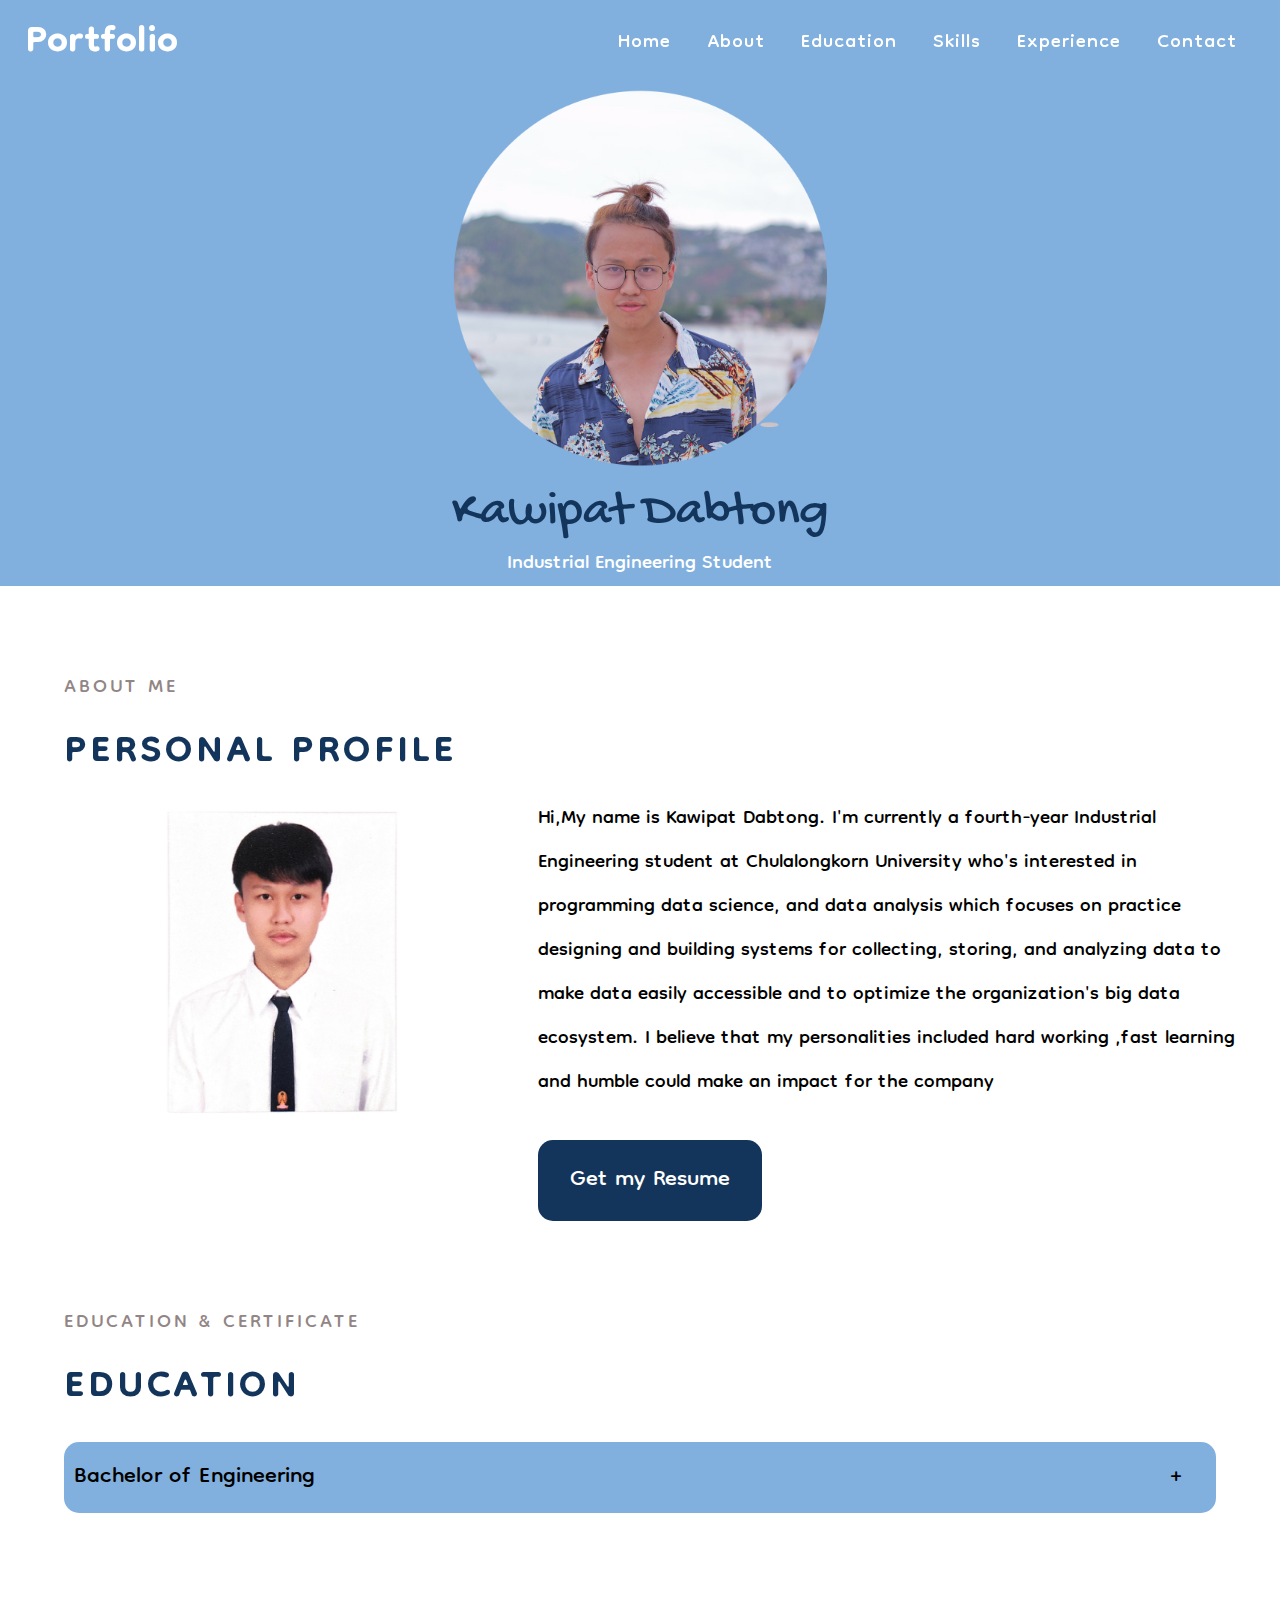
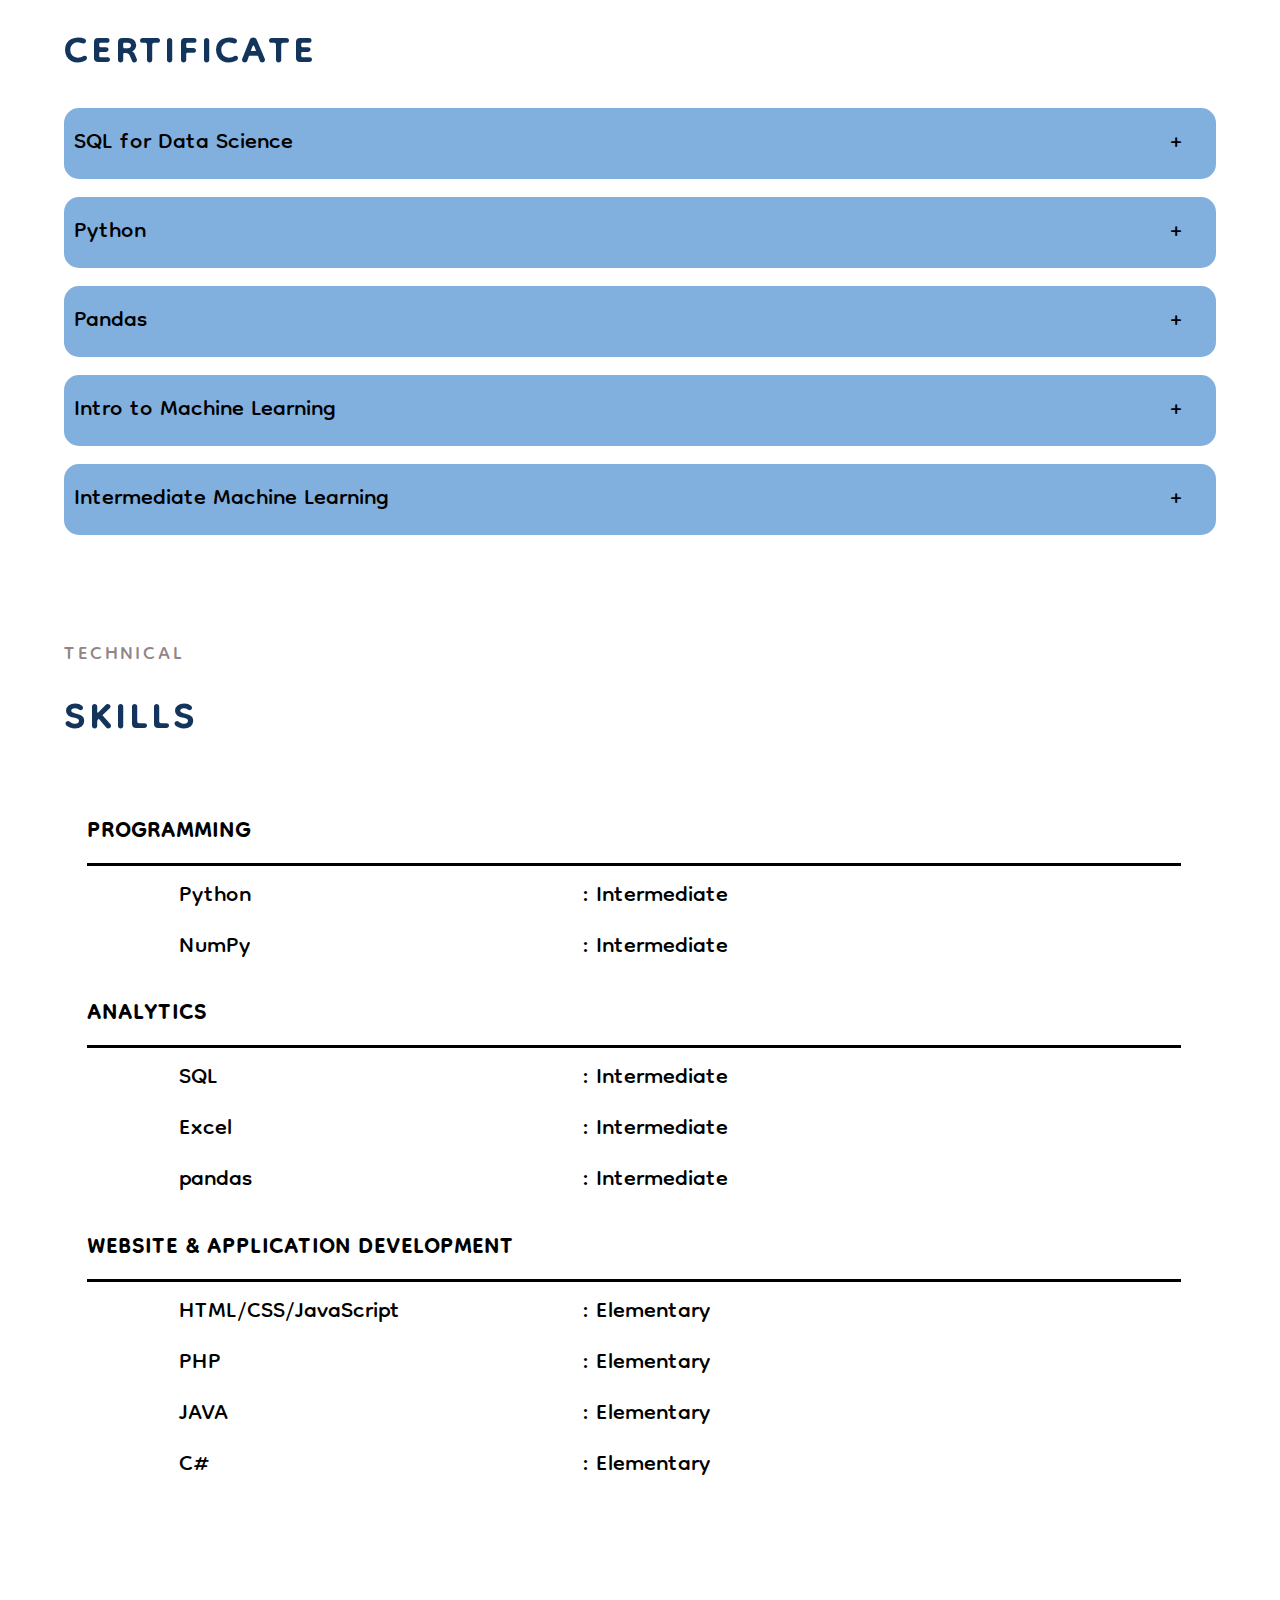
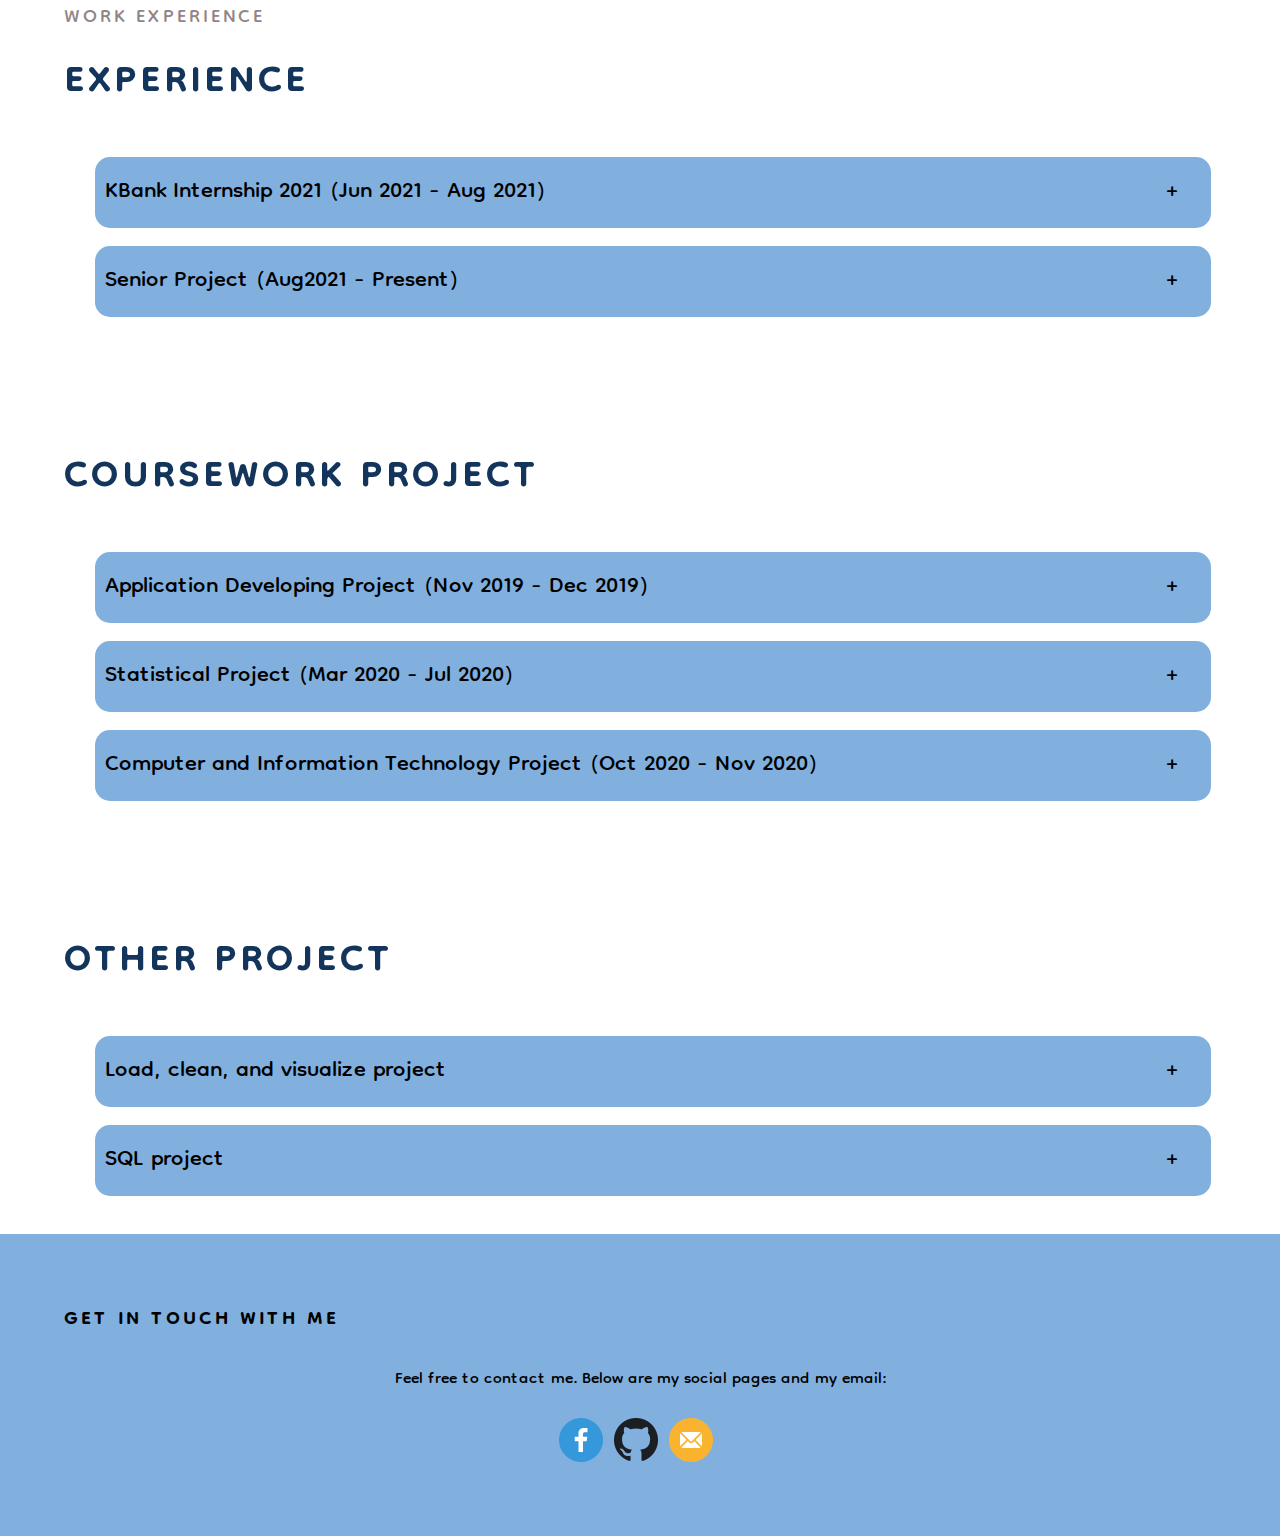
==== commit 82fab190: "Add files via upload" ====
--- a/index.html
+++ b/index.html
@@ -66,7 +66,7 @@
                 humble could make an impact for the company</p>
                 <div class="resume_link">
                     <button type="button" class="button"
-                        onclick="NewTab('https://kawipat11.github.io/Resume_Kawipat.pdf')">Get
+                        onclick="NewTab('https://kawipat11.github.io/Resume.pdf')">Get
                         my
                         Resume</button>
                 </div>
@@ -95,6 +95,20 @@
             <h3>CERTIFICATE</h3>
         </div>
         <div class="educationBx">
+            <div class="education_label">SQL for Data Science</div>
+            <div class="education_content">
+                - Learn basic function like create,update table ,retrieve the data from table
+                <br>- Use SQL commands to filter, sort, and summarize data 
+                <br>- Create an analysis table from multiple queries
+                <br>- Manipulate strings, dates, & numeric data using functions to integrate data from different sources<br>
+                source: Coursera <a
+                    href="https://coursera.org/share/919c517889e9d6fb89e7ef5b5a276dda"
+                    target="_blank">
+                    Click to see credential</a>
+            </div>
+        </div>
+        <div class="educationBx">
+            
             <div class="education_label">Python</div>
             
             <div class="education_content">
@@ -265,10 +279,16 @@
                 <div class="education_label">Load, clean, and visualize project </div>
                 
                 <div class="education_content">
-                    load,clean and visualize Android app market data on datacamp project
+                    - load,clean and visualize 'Android app market dataset' on datacamp project
                     using python , pandas<br>
                     <a
                     href="https://github.com/Kawipat11/Project-The-Android-App-Market-on-Google-Play"
+                    target="_blank">
+                    Click to see on github</a><br>
+                    - load,clean and visualize 'Lego dataset' on datacamp project
+                    using python , pandas<br>
+                    <a
+                    href="https://github.com/Kawipat11/Project-Exploring-the-Evolution-of-Lego"
                     target="_blank">
                     Click to see on github</a><br>
                 </div>
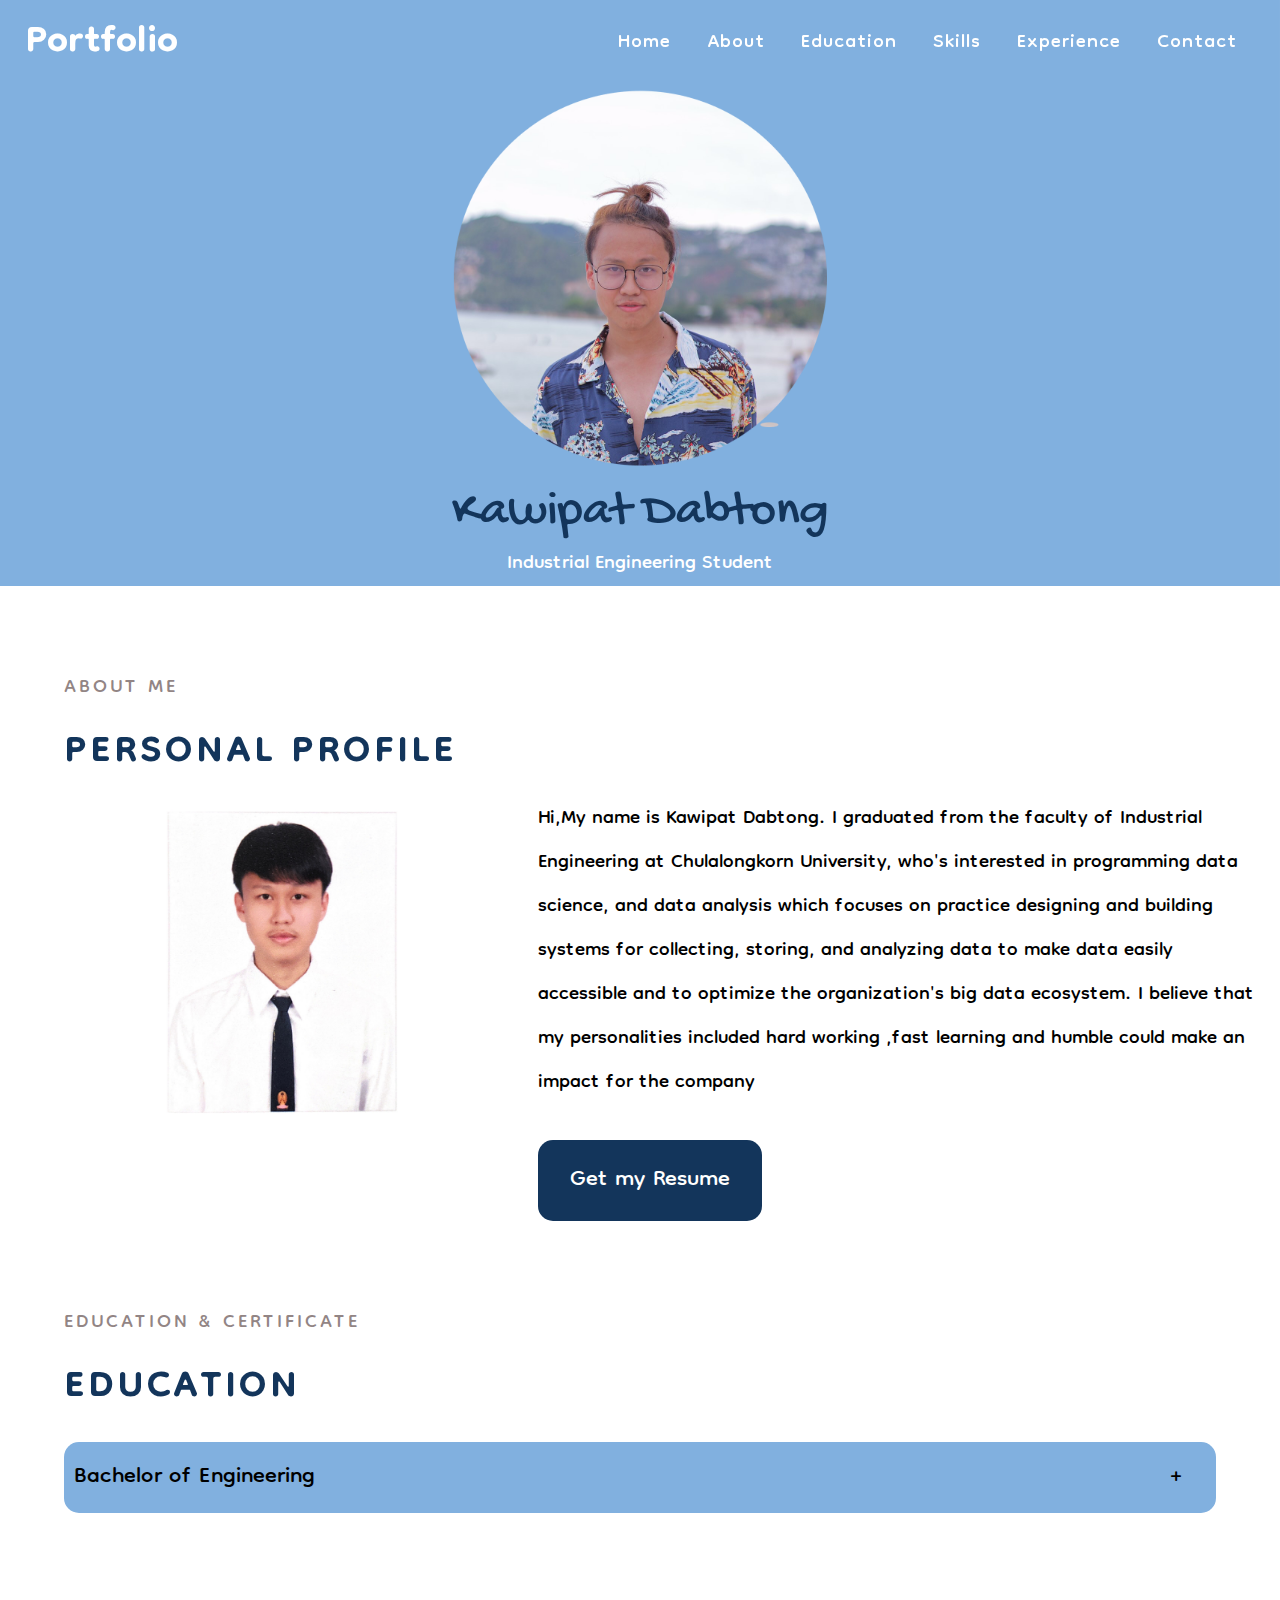
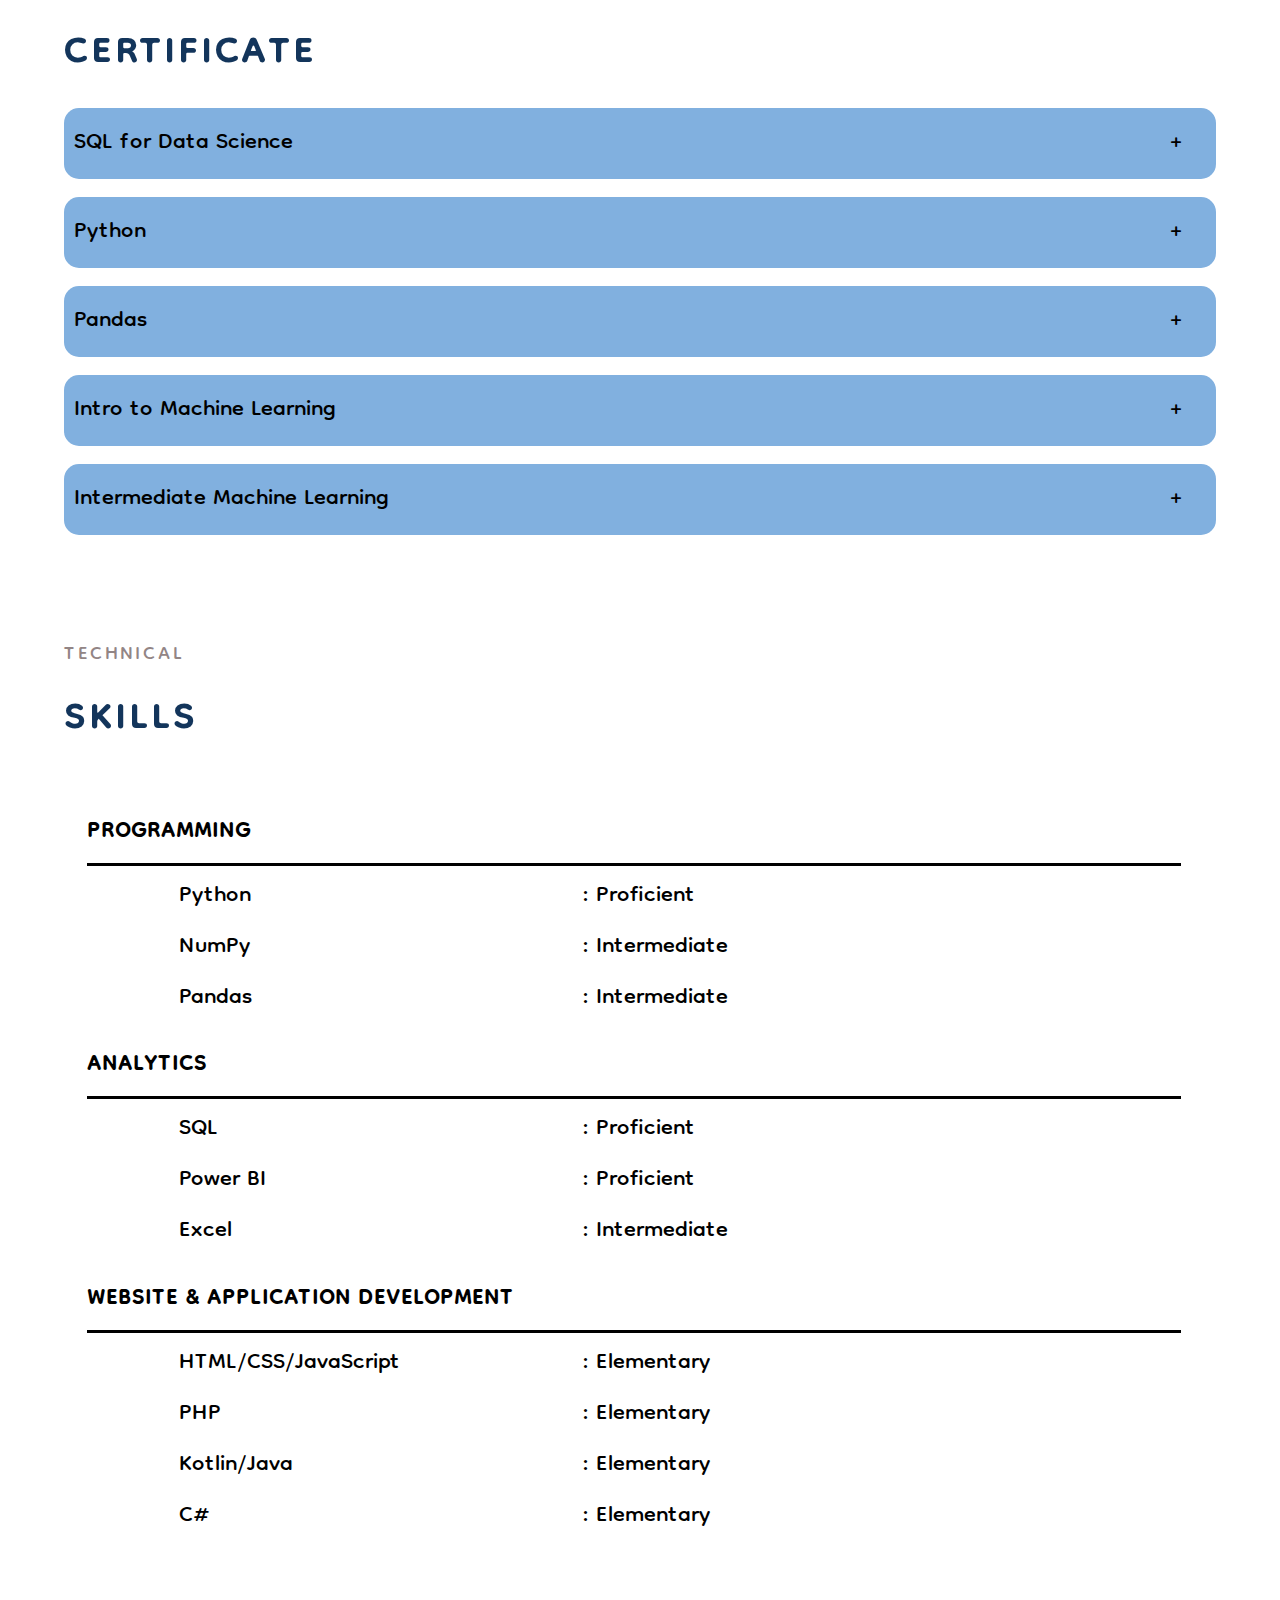
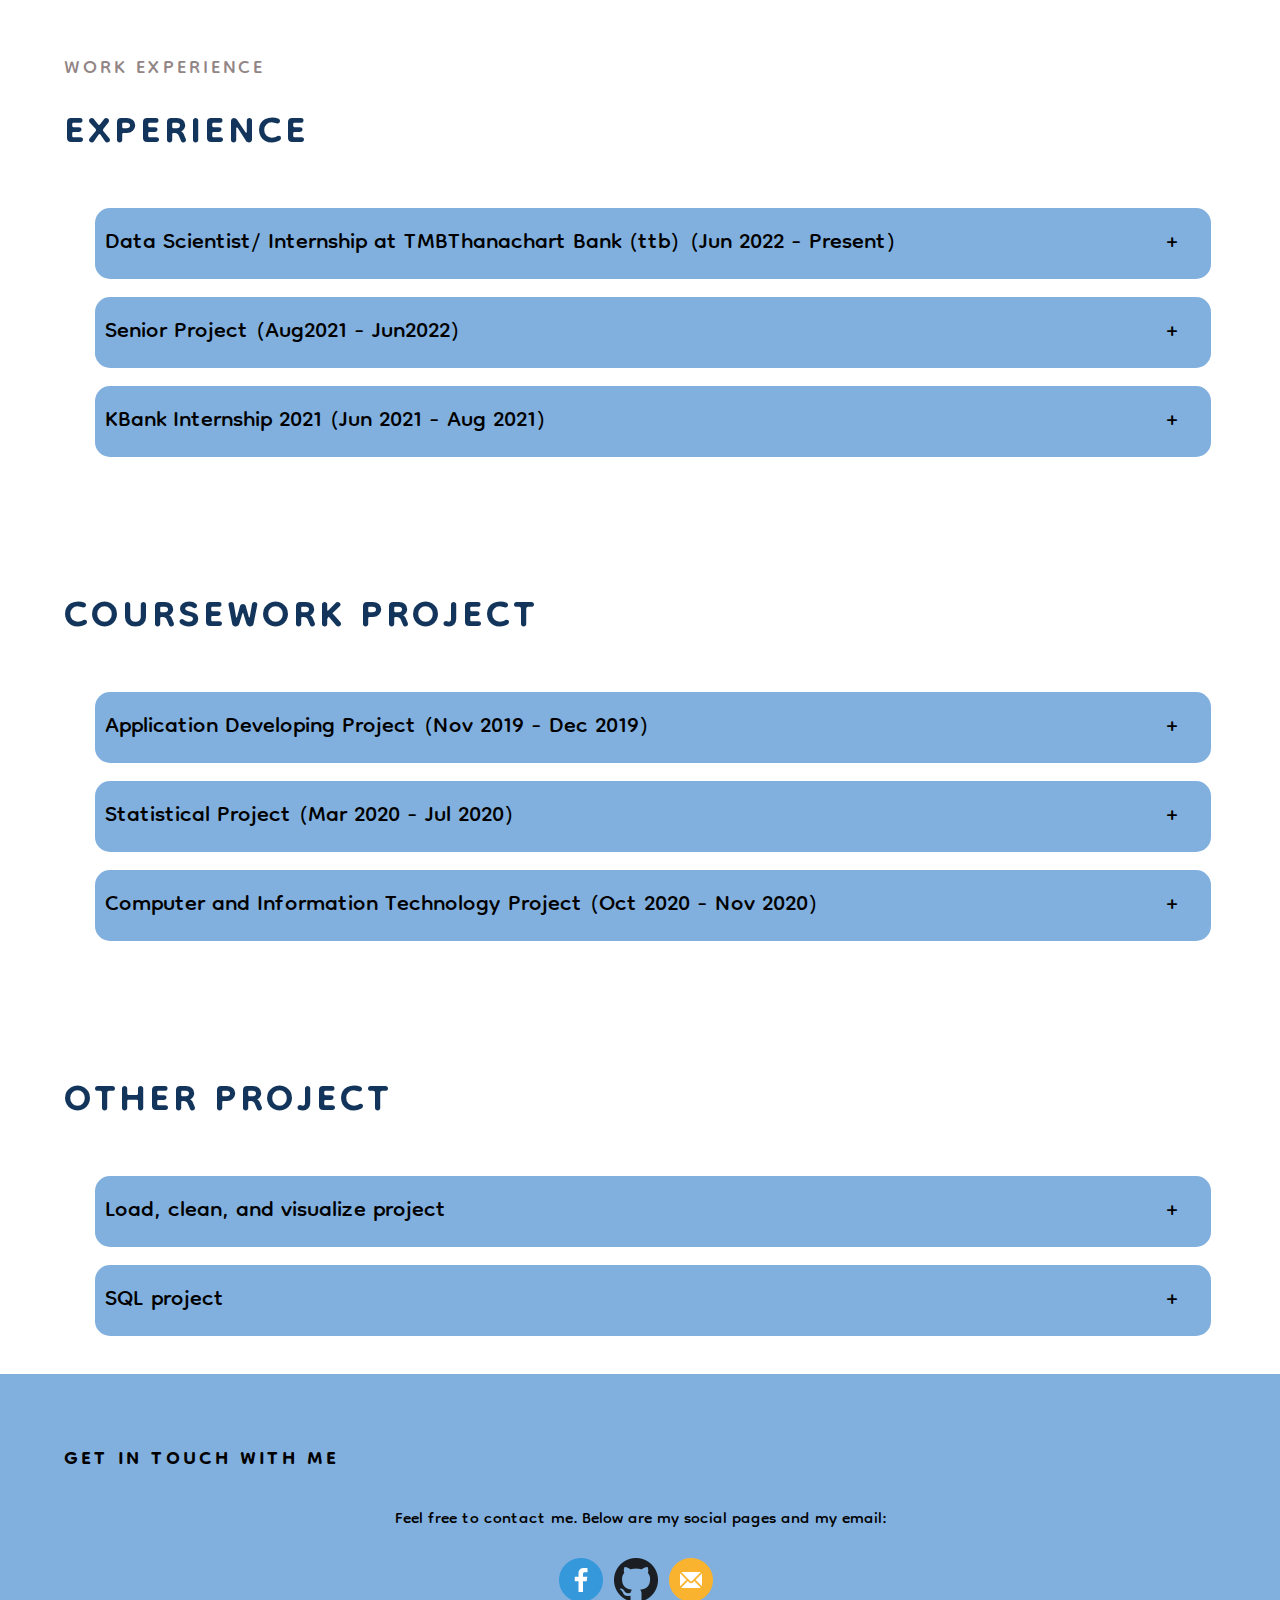
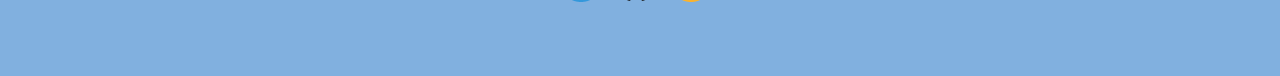
==== commit a4ed7852: "Add files via upload" ====
--- a/index.html
+++ b/index.html
@@ -58,8 +58,8 @@
             <div class="about_img">
                 <img src="image/tar_nisit.jpg" alt="">
             </div>
-            <div class="about_text"><p> Hi,My name is Kawipat Dabtong. I'm currently a fourth-year Industrial Engineering student at 
-                Chulalongkorn University who's interested in programming data science, and data analysis which focuses 
+            <div class="about_text"><p> Hi,My name is Kawipat Dabtong. I graduated from the faculty of Industrial Engineering at 
+                Chulalongkorn University, who's interested in programming data science, and data analysis which focuses 
                 on practice designing and building systems for collecting, storing, and analyzing data to make
                 data easily accessible and to optimize the organization's big data ecosystem. I believe that my
                 personalities included hard working ,fast learning and
@@ -83,11 +83,13 @@
             <div class="education_label">Bachelor of Engineering</div> 
             
             <div class="education_content">
-                Bachelor of Engineering, Industrial engineering at Chulalongkorn University ,2018 - Present<br>
-                ● GPAX 3.10<br>
-                ● Computer programming ( Python ) Grade B+<br>
-                ● Engineering Statistics I Grade A<br>
-                ● Mostly studied in Statistics , Management and Computer Technology
+                Bachelor of Engineering, Industrial engineering at Chulalongkorn University ,2018 - 2022<br>
+                ● GPAX 3.22<br>
+                ● Coursework project: Application developing project (create a game using C#), Statistical project (ANOVA)
+                , Computer and IT project (create a website using HTML, CSS, PHP, and SQL)
+                , Senior project (create a smartwatches platform for hospital use using Kotlin, Java ,HTML, and JavaScript)<br>
+                ● Staff, Pre-Engineer camp for high school 'Larn Gear Camp 2019'<br>
+                ● Member, Intania Football Club
             </div>
         </div>
 
@@ -169,9 +171,11 @@
             <div class="skills_set">programming</div>
             <div class="skills_name">
                 Python<br>
-                NumPy
+                NumPy<br>
+                Pandas<br>
             </div>
             <div class="skills_proficiency">
+                : Proficient<br>
                 : Intermediate<br>
                 : Intermediate
             </div>
@@ -179,12 +183,12 @@
             <div class="skills_set">Analytics</div>
             <div class="skills_name">
                 SQL<br> 
-                Excel<br>
-                pandas
+                Power BI<br>
+                Excel
             </div>
             <div class="skills_proficiency">
-                : Intermediate<br>
-                : Intermediate<br>
+                : Proficient<br>
+                : Proficient<br>
                 : Intermediate
             </div>
             
@@ -192,7 +196,7 @@
             <div class="skills_name">
                 HTML/CSS/JavaScript<br>
                 PHP<br>
-                JAVA<br>
+                Kotlin/Java<br>
                 C#
             </div>
             <div class="skills_proficiency">
@@ -211,21 +215,35 @@
         </div>
         <div class="experience_container">
             <div class="educationBx">
+                <div class="education_label">Data Scientist/ Internship at TMBThanachart Bank (ttb) (Jun 2022 - Present)</div>
+                
+                <div class="education_content">
+                    - Performed data exploration, and data analytics to <strong>find the right customers for delivering personalized content </strong>
+                    for each customer and each content and used A/B testing for data validation<br>
+                    - Trained a machine learning model to <strong>find customers who will apply for credit cards </strong>and evaluate the model 
+                    performance with cross-validation techniques and OOT testing<br>
+                    - Connected power BI tools with the bank database to implement  systems used for <strong>tracking and 
+                    monitoring campaign performance</strong>: customers engagement (view rate, click-through rate, conversion rate, etc.), including sales volume <br>
+                    - Combined data analytics, data visualization techniques, and storytelling to <strong>create professional 
+                    slides for presentation </strong>to all levels of the company, including the executive level<br><br>
+                </div>
+            </div>
+            <div class="educationBx">
+                <div class="education_label">Senior Project (Aug2021 - Jun2022)</div>
+                
+                <div class="education_content">
+                    <strong>Senior project  of the bachelor's degree under the topic of 'Development of smartwatches platform for hospital use'</strong>
+                        <br>I developed a platform that is responsible for the transmission of biometric data 
+                        measured from the smartwatch between the patients who use the smartwatch and the hospital by using Kotlin and JAVA.<br><br>
+                </div>
+            </div>
+            <div class="educationBx">
                 <div class="education_label">KBank Internship 2021 (Jun 2021 - Aug 2021)</div>
                 
                 <div class="education_content">
                     <strong>KBank is among Thailand’s largest banks</strong><br>
                         As a kbank intern, I was involved in the development of chatbots to help the call center staff in answering customer questions, 
                         by which I take part in designing the functionality of the chatbot then bring the information obtained to configure in the bank's chatbot system.<br><br>
-                </div>
-            </div>
-            <div class="educationBx">
-                <div class="education_label">Senior Project (Aug2021 - Present)</div>
-                
-                <div class="education_content">
-                    <strong>Senior project  of the bachelor's degree under the topic of 'Development of smartwatches platform for hospital use'</strong>
-                        <br>I developed a platform that is responsible for the transmission of biometric data 
-                        measured from the smartwatch between the patients who use the smartwatch and the hospital by using Kotlin and JAVA.<br><br>
                 </div>
             </div>
         </div>
--- a/style/style.css
+++ b/style/style.css
@@ -180,14 +180,16 @@
 .educationBx .education_content{
     position: relative;
     padding: 4px;
-    height: 0;
+    max-height: 0;
     overflow: hidden;
     transition: all .5s ease;
     font-size: 35px;
     width: 60%;
 }
 .educationBx.active .education_content{
-    height: 300px;
+    /* height: 300px; */
+    min-height: 300px;
+    max-height: 3000px;
     margin: 10px 5%;
     cursor: pointer;
 }
@@ -600,6 +602,9 @@
     .educationBx.active .education_content {
         height: 250px;
     }
+    .educationBx.active .education_content2 {
+        height: 500px;
+    }
     .resume_link{
         text-align: center;
     }
@@ -618,7 +623,7 @@
         font-size: 25px;
     }
     .about_text p,.resume_link .button,.head_sec p,.educationBx .education_label,
-    .educationBx.active .education_label,.educationBx .education_content,.educationBx.active .education_label::after,
+    .educationBx.active .education_label,.educationBx .education_content,.educationBx .education_content2,.educationBx.active .education_label::after,
     .educationBx .education_label::after,.skills_set,.skills_name,.skills_proficiency{
         font-size: 20px;
     }
